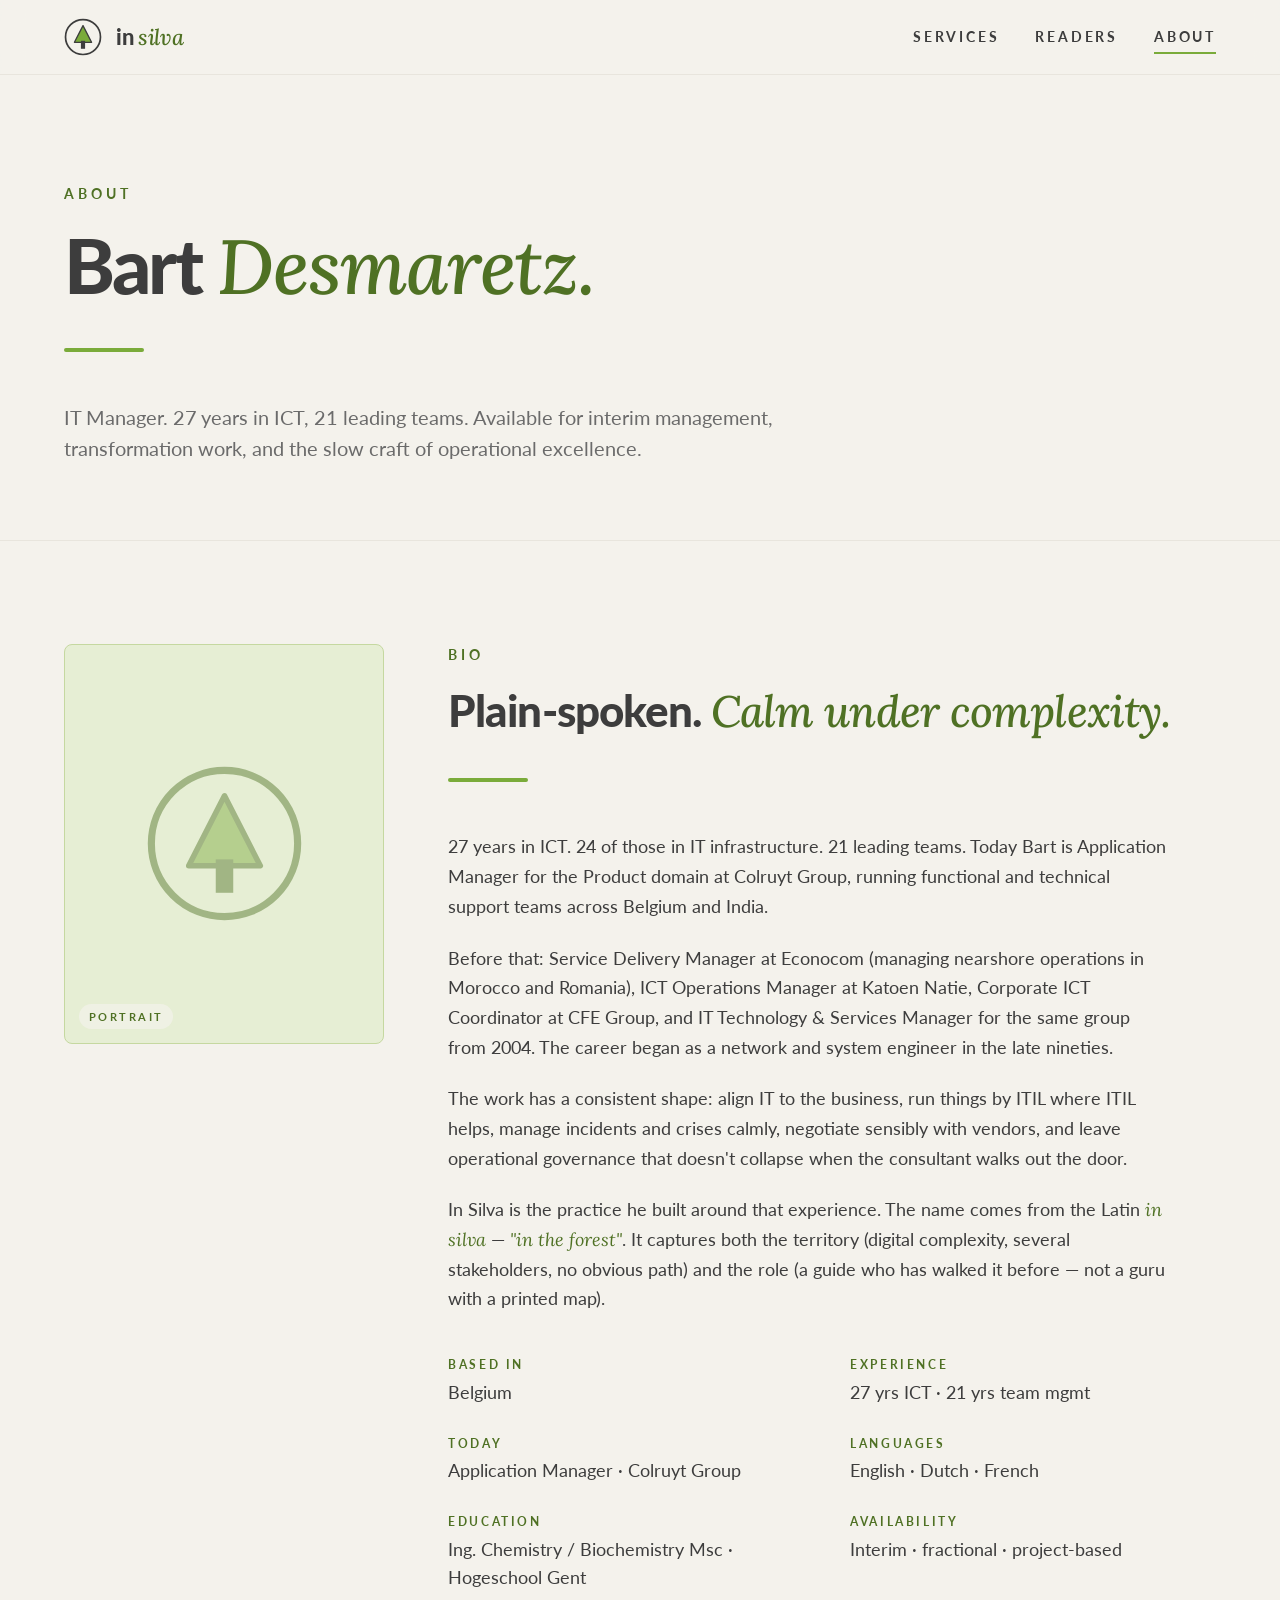
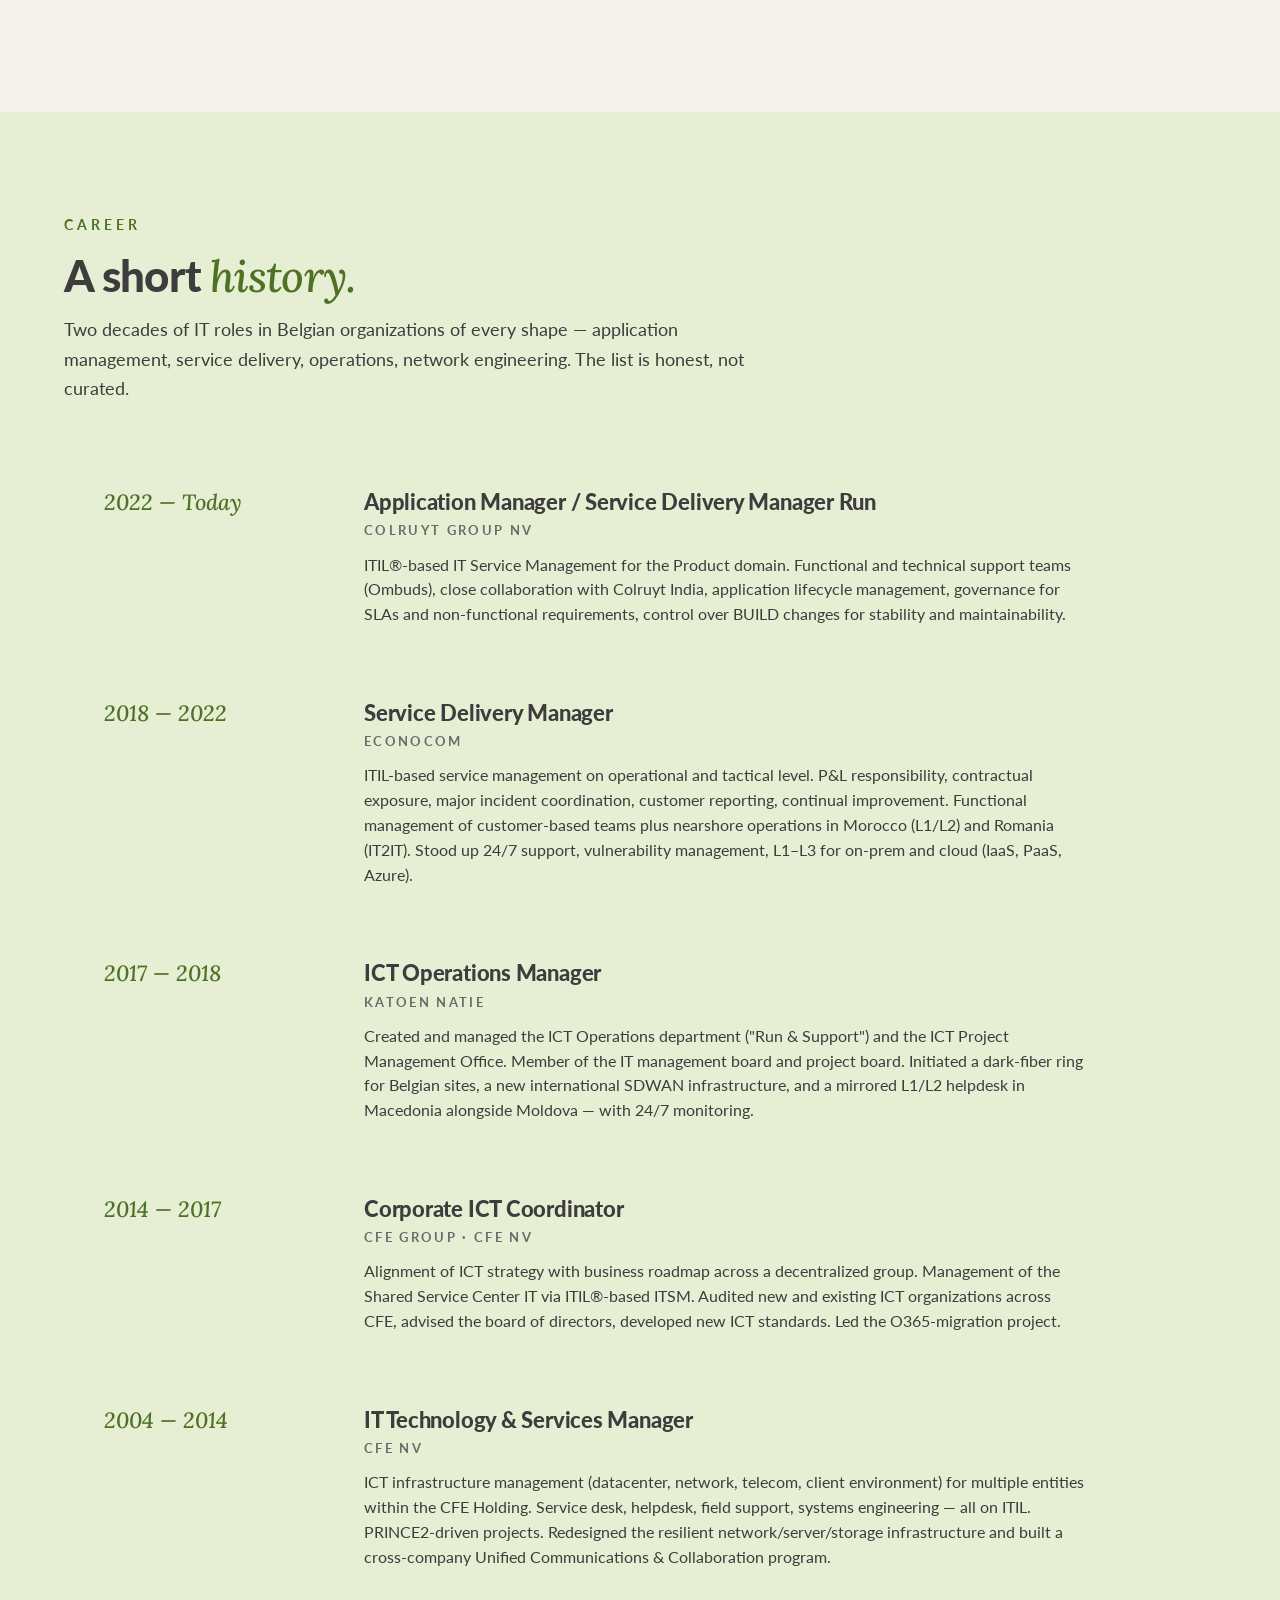
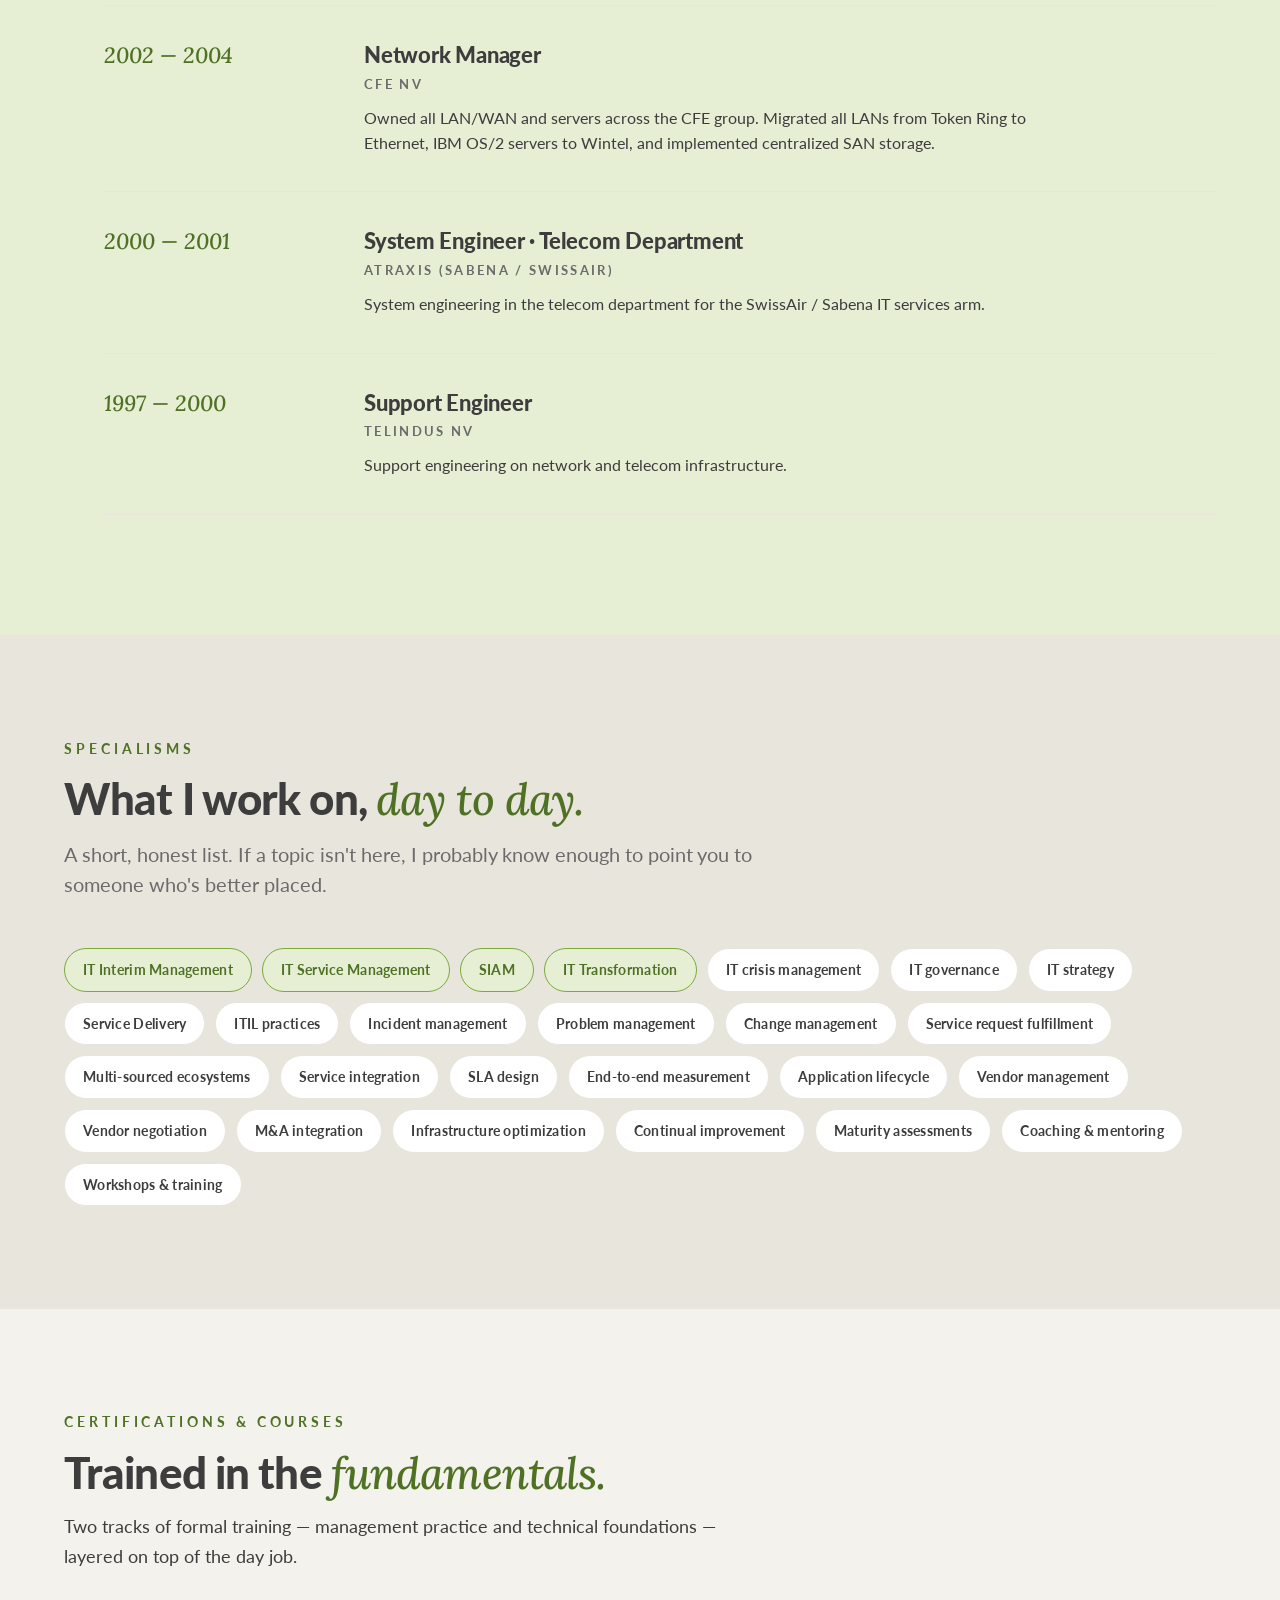
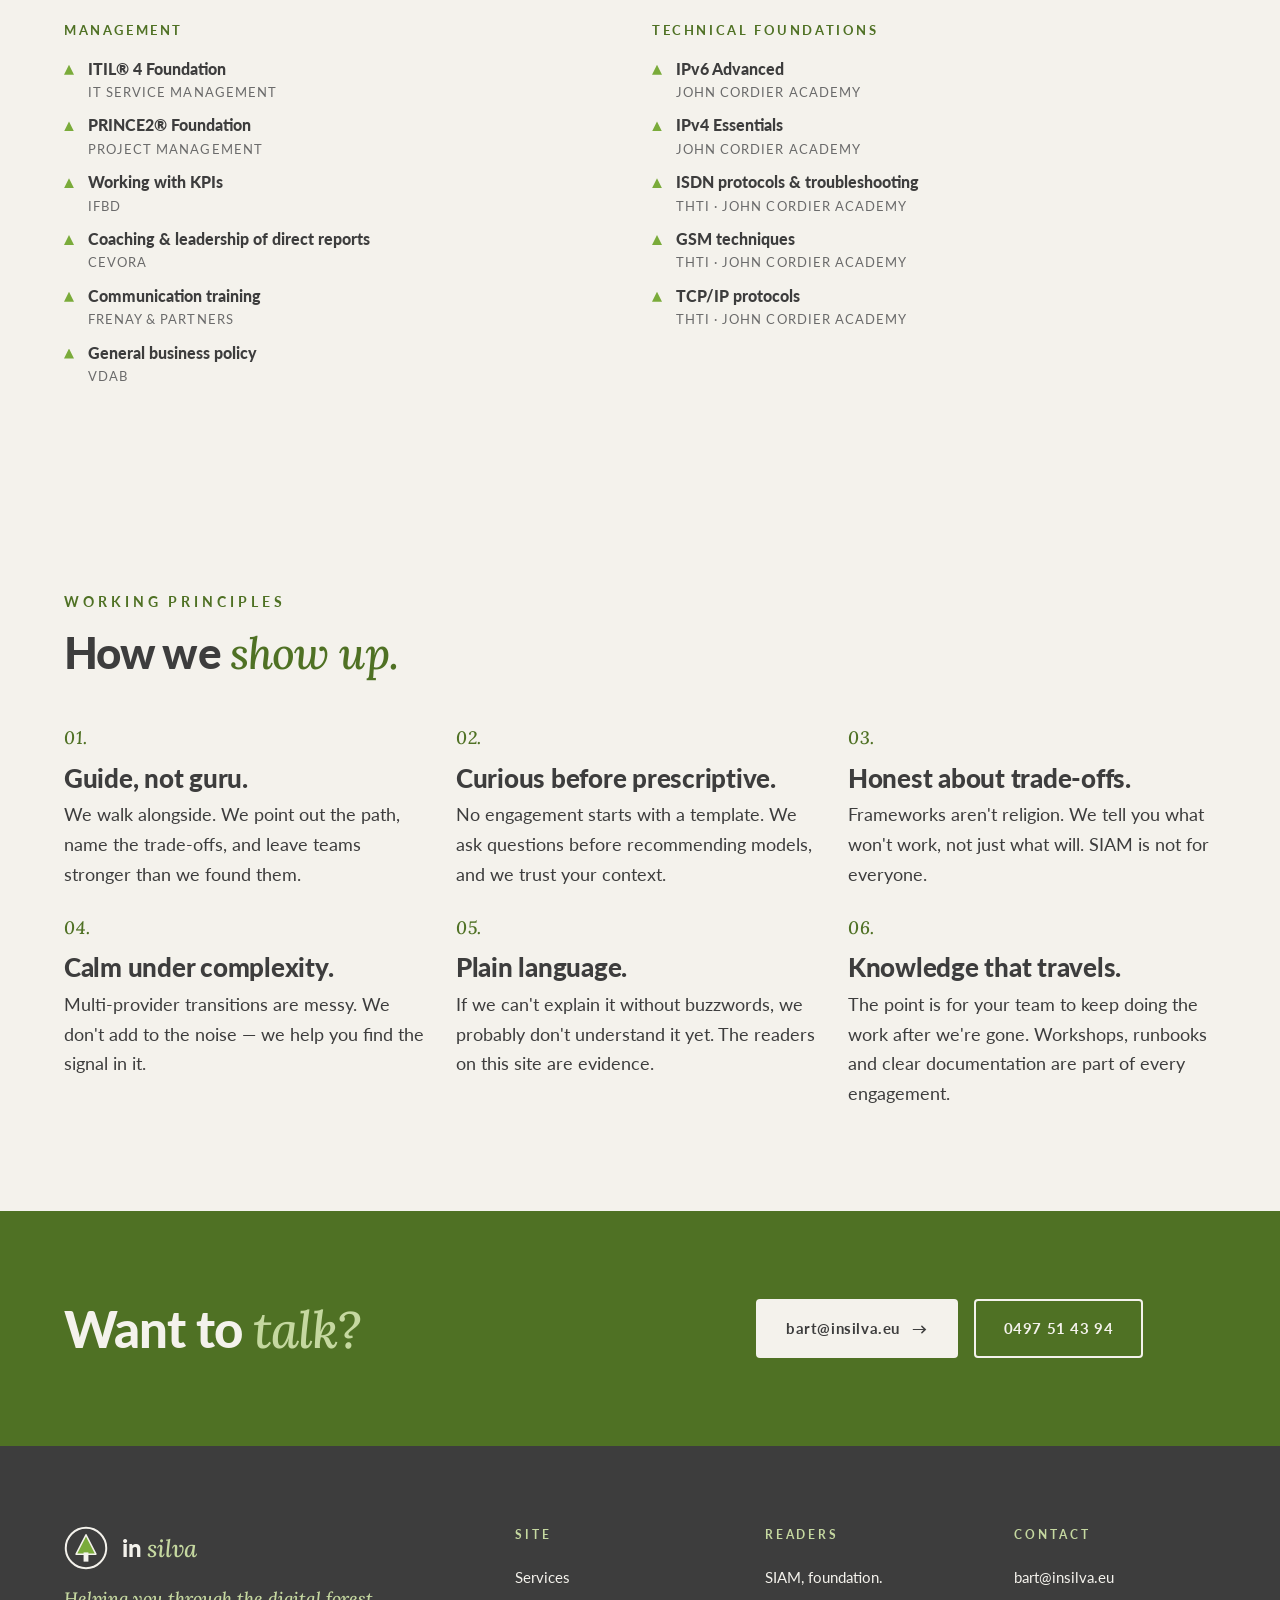
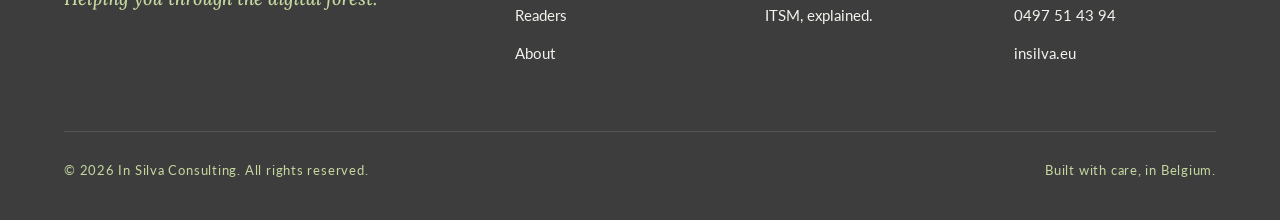
==== about.html @ cba5ab32 "Add files via upload basic release 19052026" ====
<!doctype html>
<html lang="en">
<head>
<meta charset="utf-8" />
<title>About — In Silva Consulting</title>
<meta name="viewport" content="width=device-width, initial-scale=1" />
<link rel="preconnect" href="https://fonts.googleapis.com">
<link rel="preconnect" href="https://fonts.gstatic.com" crossorigin>
<link href="https://fonts.googleapis.com/css2?family=Lato:ital,wght@0,300;0,400;0,700;0,900;1,400;1,700&family=Lora:ital,wght@0,400;0,500;0,600;1,400;1,500&display=swap" rel="stylesheet">
<link rel="stylesheet" href="site.css">
</head>
<body>

<nav class="nav">
  <div class="nav__inner">
    <a class="nav__brand" href="index.html">
      <svg class="nav__mark" viewBox="0 0 200 200" aria-hidden="true">
        <circle cx="100" cy="100" r="92" fill="none" stroke="currentColor" stroke-width="9"/>
        <polygon points="100,40 145,128 55,128" fill="#7AAB3A" stroke="currentColor" stroke-width="7" stroke-linejoin="round"/>
        <rect x="89" y="120" width="22" height="42" fill="currentColor"/>
      </svg>
      <div class="nav__name">in <em>silva</em></div>
    </a>
    <div class="nav__menu">
      <a href="services.html">Services</a>
      <a href="readers.html">Readers</a>
      <a href="about.html">About</a>
    </div>
  </div>
</nav>

<header class="page-head">
  <div class="page-head__inner">
    <div class="eyebrow">About</div>
    <h1 class="display">Bart <em>Desmaretz.</em></h1>
    <div class="rule"></div>
    <p class="lead">IT Manager. 27 years in ICT, 21 leading teams. Available for interim management, transformation work, and the slow craft of operational excellence.</p>
  </div>
</header>

<section class="section">
  <div class="wrap">
    <div class="bio">
      <div class="bio__portrait" aria-hidden="true">
        <svg viewBox="0 0 200 200">
          <circle cx="100" cy="100" r="92" fill="none" stroke="currentColor" stroke-width="9"/>
          <polygon points="100,40 145,128 55,128" fill="#7AAB3A" stroke="currentColor" stroke-width="7" stroke-linejoin="round"/>
          <rect x="89" y="120" width="22" height="42" fill="currentColor"/>
        </svg>
      </div>
      <div class="bio__body">
        <div class="eyebrow">Bio</div>
        <h2 class="title">Plain-spoken. <em>Calm under complexity.</em></h2>
        <div class="rule"></div>
        <p>27 years in ICT. 24 of those in IT infrastructure. 21 leading teams. Today Bart is Application Manager for the Product domain at Colruyt Group, running functional and technical support teams across Belgium and India.</p>
        <p>Before that: Service Delivery Manager at Econocom (managing nearshore operations in Morocco and Romania), ICT Operations Manager at Katoen Natie, Corporate ICT Coordinator at CFE Group, and IT Technology &amp; Services Manager for the same group from 2004. The career began as a network and system engineer in the late nineties.</p>
        <p>The work has a consistent shape: align IT to the business, run things by ITIL where ITIL helps, manage incidents and crises calmly, negotiate sensibly with vendors, and leave operational governance that doesn't collapse when the consultant walks out the door.</p>
        <p>In Silva is the practice he built around that experience. The name comes from the Latin <em style="font-family:var(--serif);font-style:italic;color:var(--green-deep);">in silva</em> — <em style="font-family:var(--serif);font-style:italic;color:var(--green-deep);">"in the forest"</em>. It captures both the territory (digital complexity, several stakeholders, no obvious path) and the role (a guide who has walked it before — not a guru with a printed map).</p>

        <dl class="fact-list" style="margin-top: 20px;">
          <div class="fact"><dt>Based in</dt><dd>Belgium</dd></div>
          <div class="fact"><dt>Experience</dt><dd>27 yrs ICT · 21 yrs team mgmt</dd></div>
          <div class="fact"><dt>Today</dt><dd>Application Manager · Colruyt Group</dd></div>
          <div class="fact"><dt>Languages</dt><dd>English · Dutch · French</dd></div>
          <div class="fact"><dt>Education</dt><dd>Ing. Chemistry / Biochemistry Msc · Hogeschool Gent</dd></div>
          <div class="fact"><dt>Availability</dt><dd>Interim · fractional · project-based</dd></div>
        </dl>
      </div>
    </div>
  </div>
</section>

<section class="section section--mist">
  <div class="wrap">
    <div class="section__head">
      <div class="section__head-text">
        <div class="eyebrow">Career</div>
        <h2 class="title">A short <em>history.</em></h2>
        <p class="body">Two decades of IT roles in Belgian organizations of every shape — application management, service delivery, operations, network engineering. The list is honest, not curated.</p>
      </div>
    </div>
    <ol class="career">
      <li>
        <div class="career__date">2022 — Today</div>
        <div>
          <h3 class="career__role">Application Manager / Service Delivery Manager Run</h3>
          <div class="career__org">Colruyt Group NV</div>
          <p>ITIL®-based IT Service Management for the Product domain. Functional and technical support teams (Ombuds), close collaboration with Colruyt India, application lifecycle management, governance for SLAs and non-functional requirements, control over BUILD changes for stability and maintainability.</p>
        </div>
      </li>
      <li>
        <div class="career__date">2018 — 2022</div>
        <div>
          <h3 class="career__role">Service Delivery Manager</h3>
          <div class="career__org">Econocom</div>
          <p>ITIL-based service management on operational and tactical level. P&amp;L responsibility, contractual exposure, major incident coordination, customer reporting, continual improvement. Functional management of customer-based teams plus nearshore operations in Morocco (L1/L2) and Romania (IT2IT). Stood up 24/7 support, vulnerability management, L1–L3 for on-prem and cloud (IaaS, PaaS, Azure).</p>
        </div>
      </li>
      <li>
        <div class="career__date">2017 — 2018</div>
        <div>
          <h3 class="career__role">ICT Operations Manager</h3>
          <div class="career__org">Katoen Natie</div>
          <p>Created and managed the ICT Operations department ("Run &amp; Support") and the ICT Project Management Office. Member of the IT management board and project board. Initiated a dark-fiber ring for Belgian sites, a new international SDWAN infrastructure, and a mirrored L1/L2 helpdesk in Macedonia alongside Moldova — with 24/7 monitoring.</p>
        </div>
      </li>
      <li>
        <div class="career__date">2014 — 2017</div>
        <div>
          <h3 class="career__role">Corporate ICT Coordinator</h3>
          <div class="career__org">CFE Group · CFE nv</div>
          <p>Alignment of ICT strategy with business roadmap across a decentralized group. Management of the Shared Service Center IT via ITIL®-based ITSM. Audited new and existing ICT organizations across CFE, advised the board of directors, developed new ICT standards. Led the O365-migration project.</p>
        </div>
      </li>
      <li>
        <div class="career__date">2004 — 2014</div>
        <div>
          <h3 class="career__role">IT Technology &amp; Services Manager</h3>
          <div class="career__org">CFE nv</div>
          <p>ICT infrastructure management (datacenter, network, telecom, client environment) for multiple entities within the CFE Holding. Service desk, helpdesk, field support, systems engineering — all on ITIL. PRINCE2-driven projects. Redesigned the resilient network/server/storage infrastructure and built a cross-company Unified Communications &amp; Collaboration program.</p>
        </div>
      </li>
      <li>
        <div class="career__date">2002 — 2004</div>
        <div>
          <h3 class="career__role">Network Manager</h3>
          <div class="career__org">CFE nv</div>
          <p>Owned all LAN/WAN and servers across the CFE group. Migrated all LANs from Token Ring to Ethernet, IBM OS/2 servers to Wintel, and implemented centralized SAN storage.</p>
        </div>
      </li>
      <li>
        <div class="career__date">2000 — 2001</div>
        <div>
          <h3 class="career__role">System Engineer · Telecom Department</h3>
          <div class="career__org">Atraxis (Sabena / SwissAir)</div>
          <p>System engineering in the telecom department for the SwissAir / Sabena IT services arm.</p>
        </div>
      </li>
      <li>
        <div class="career__date">1997 — 2000</div>
        <div>
          <h3 class="career__role">Support Engineer</h3>
          <div class="career__org">Telindus nv</div>
          <p>Support engineering on network and telecom infrastructure.</p>
        </div>
      </li>
    </ol>
  </div>
</section>

<section class="section section--paper-deep">
  <div class="wrap">
    <div class="section__head">
      <div class="section__head-text">
        <div class="eyebrow">Specialisms</div>
        <h2 class="title">What I work on, <em>day to day.</em></h2>
        <p class="lead">A short, honest list. If a topic isn't here, I probably know enough to point you to someone who's better placed.</p>
      </div>
    </div>
    <div class="chips">
      <span class="chip chip--green">IT Interim Management</span>
      <span class="chip chip--green">IT Service Management</span>
      <span class="chip chip--green">SIAM</span>
      <span class="chip chip--green">IT Transformation</span>
      <span class="chip">IT crisis management</span>
      <span class="chip">IT governance</span>
      <span class="chip">IT strategy</span>
      <span class="chip">Service Delivery</span>
      <span class="chip">ITIL practices</span>
      <span class="chip">Incident management</span>
      <span class="chip">Problem management</span>
      <span class="chip">Change management</span>
      <span class="chip">Service request fulfillment</span>
      <span class="chip">Multi-sourced ecosystems</span>
      <span class="chip">Service integration</span>
      <span class="chip">SLA design</span>
      <span class="chip">End-to-end measurement</span>
      <span class="chip">Application lifecycle</span>
      <span class="chip">Vendor management</span>
      <span class="chip">Vendor negotiation</span>
      <span class="chip">M&amp;A integration</span>
      <span class="chip">Infrastructure optimization</span>
      <span class="chip">Continual improvement</span>
      <span class="chip">Maturity assessments</span>
      <span class="chip">Coaching &amp; mentoring</span>
      <span class="chip">Workshops &amp; training</span>
    </div>
  </div>
</section>

<section class="section">
  <div class="wrap">
    <div class="section__head">
      <div class="section__head-text">
        <div class="eyebrow">Certifications &amp; courses</div>
        <h2 class="title">Trained in the <em>fundamentals.</em></h2>
        <p class="body">Two tracks of formal training — management practice and technical foundations — layered on top of the day job.</p>
      </div>
    </div>
    <div class="grid-2">
      <div>
        <h3 class="card__kicker" style="margin-bottom: 18px;">Management</h3>
        <ul class="cert-list">
          <li><strong>ITIL® 4 Foundation</strong><span>IT Service Management</span></li>
          <li><strong>PRINCE2® Foundation</strong><span>Project Management</span></li>
          <li><strong>Working with KPIs</strong><span>IFBD</span></li>
          <li><strong>Coaching &amp; leadership of direct reports</strong><span>CEVORA</span></li>
          <li><strong>Communication training</strong><span>Frenay &amp; Partners</span></li>
          <li><strong>General business policy</strong><span>VDAB</span></li>
        </ul>
      </div>
      <div>
        <h3 class="card__kicker" style="margin-bottom: 18px;">Technical foundations</h3>
        <ul class="cert-list">
          <li><strong>IPv6 Advanced</strong><span>John Cordier Academy</span></li>
          <li><strong>IPv4 Essentials</strong><span>John Cordier Academy</span></li>
          <li><strong>ISDN protocols &amp; troubleshooting</strong><span>THTI · John Cordier Academy</span></li>
          <li><strong>GSM techniques</strong><span>THTI · John Cordier Academy</span></li>
          <li><strong>TCP/IP protocols</strong><span>THTI · John Cordier Academy</span></li>
        </ul>
      </div>
    </div>
  </div>
</section>

<section class="section">
  <div class="wrap">
    <div class="section__head">
      <div class="section__head-text">
        <div class="eyebrow">Working principles</div>
        <h2 class="title">How we <em>show up.</em></h2>
      </div>
    </div>
    <div class="grid-3">
      <div>
        <div class="section-num">01.</div>
        <h3 class="card__title" style="margin-top: 12px;">Guide, not guru.</h3>
        <p class="body" style="margin-top: 8px;">We walk alongside. We point out the path, name the trade-offs, and leave teams stronger than we found them.</p>
      </div>
      <div>
        <div class="section-num">02.</div>
        <h3 class="card__title" style="margin-top: 12px;">Curious before prescriptive.</h3>
        <p class="body" style="margin-top: 8px;">No engagement starts with a template. We ask questions before recommending models, and we trust your context.</p>
      </div>
      <div>
        <div class="section-num">03.</div>
        <h3 class="card__title" style="margin-top: 12px;">Honest about trade-offs.</h3>
        <p class="body" style="margin-top: 8px;">Frameworks aren't religion. We tell you what won't work, not just what will. SIAM is not for everyone.</p>
      </div>
      <div>
        <div class="section-num">04.</div>
        <h3 class="card__title" style="margin-top: 12px;">Calm under complexity.</h3>
        <p class="body" style="margin-top: 8px;">Multi-provider transitions are messy. We don't add to the noise — we help you find the signal in it.</p>
      </div>
      <div>
        <div class="section-num">05.</div>
        <h3 class="card__title" style="margin-top: 12px;">Plain language.</h3>
        <p class="body" style="margin-top: 8px;">If we can't explain it without buzzwords, we probably don't understand it yet. The readers on this site are evidence.</p>
      </div>
      <div>
        <div class="section-num">06.</div>
        <h3 class="card__title" style="margin-top: 12px;">Knowledge that travels.</h3>
        <p class="body" style="margin-top: 8px;">The point is for your team to keep doing the work after we're gone. Workshops, runbooks and clear documentation are part of every engagement.</p>
      </div>
    </div>
  </div>
</section>

<section class="cta-strip">
  <div class="cta-strip__inner">
    <h2>Want to <em>talk?</em></h2>
    <div class="cta-strip__actions">
      <a class="btn" href="mailto:bart@insilva.eu">bart@insilva.eu <span class="arrow">→</span></a>
      <a class="btn btn--ghost" href="tel:+32497514394">0497 51 43 94</a>
    </div>
  </div>
</section>

<footer class="footer">
  <div class="wrap">
    <div class="footer__top">
      <div class="footer__brand">
        <div class="footer__brand-mark">
          <svg viewBox="0 0 200 200" aria-hidden="true">
            <circle cx="100" cy="100" r="92" fill="none" stroke="currentColor" stroke-width="9"/>
            <polygon points="100,40 145,128 55,128" fill="#7AAB3A" stroke="currentColor" stroke-width="7" stroke-linejoin="round"/>
            <rect x="89" y="120" width="22" height="42" fill="currentColor"/>
          </svg>
          <div class="footer__brand-name">in <em>silva</em></div>
        </div>
        <p class="footer__tagline">Helping you through the digital forest.</p>
      </div>
      <div>
        <h4>Site</h4>
        <ul>
          <li><a href="services.html">Services</a></li>
          <li><a href="readers.html">Readers</a></li>
          <li><a href="about.html">About</a></li>
        </ul>
      </div>
      <div>
        <h4>Readers</h4>
        <ul>
          <li><a href="reader.html?id=siam-foundation">SIAM, foundation.</a></li>
          <li><a href="reader.html?id=itsm-explained">ITSM, explained.</a></li>
        </ul>
      </div>
      <div>
        <h4>Contact</h4>
        <ul>
          <li><a href="mailto:bart@insilva.eu">bart@insilva.eu</a></li>
          <li><a href="tel:+32497514394">0497 51 43 94</a></li>
          <li><a href="https://insilva.eu">insilva.eu</a></li>
        </ul>
      </div>
    </div>
    <div class="footer__bottom">
      <div>© 2026 In Silva Consulting. All rights reserved.</div>
      <div>Built with care, in Belgium.</div>
    </div>
  </div>
</footer>

<script>
  (function(){
    const path = location.pathname.split('/').pop() || 'index.html';
    document.querySelectorAll('.nav__menu a').forEach(a => {
      if (a.getAttribute('href') === path) a.classList.add('is-active');
    });
  })();
</script>

</body>
</html>
---- site.css ----
/* ─────────────────────────────────────────────────────────
   In Silva Consulting · site styles
   Shared across index.html, services.html, readers.html, about.html
   ───────────────────────────────────────────────────────── */

:root {
  --green:        #7AAB3A;
  --green-deep:   #4F7124;
  --green-soft:   #C5D8A0;
  --green-mist:   #E6EED4;
  --charcoal:     #3D3D3D;
  --charcoal-2:   #6B6B6B;
  --paper:        #F4F2EC;
  --paper-deep:   #E8E5DD;
  --white:        #FFFFFF;
  --red:          #B73E2E;

  --sans: 'Lato', system-ui, -apple-system, sans-serif;
  --serif: 'Lora', Georgia, serif;

  --max:    1320px;
  --pad-x:  clamp(24px, 5vw, 80px);
}

* { box-sizing: border-box; }
html { scroll-behavior: smooth; }
body {
  margin: 0;
  font-family: var(--sans);
  color: var(--charcoal);
  background: var(--paper);
  font-size: 18px;
  line-height: 1.55;
  -webkit-font-smoothing: antialiased;
  text-rendering: optimizeLegibility;
}
h1, h2, h3, h4, p, ul { margin: 0; padding: 0; }
ul { list-style: none; }
a { color: var(--green-deep); text-decoration: none; transition: color 0.2s; }
a:hover { color: var(--green); }
img { max-width: 100%; height: auto; }

/* ── Layout helpers ──────────────────────────────────── */
.wrap {
  max-width: var(--max);
  margin: 0 auto;
  padding: 0 var(--pad-x);
}
.section { padding: clamp(60px, 8vw, 120px) 0; }
.section--paper-deep { background: var(--paper-deep); }
.section--mist { background: var(--green-mist); }
.section--charcoal { background: var(--charcoal); color: var(--paper); }
.section--green { background: var(--green-deep); color: var(--paper); }
.section--charcoal a, .section--green a { color: var(--green-soft); }
.section--charcoal a:hover, .section--green a:hover { color: var(--white); }

/* ── Navigation ──────────────────────────────────────── */
.nav {
  position: sticky;
  top: 0;
  z-index: 100;
  background: rgba(244, 242, 236, 0.92);
  backdrop-filter: saturate(140%) blur(12px);
  -webkit-backdrop-filter: saturate(140%) blur(12px);
  border-bottom: 1px solid var(--paper-deep);
}
.nav__inner {
  max-width: var(--max);
  margin: 0 auto;
  padding: 18px var(--pad-x);
  display: flex;
  align-items: center;
  justify-content: space-between;
  gap: 32px;
}
.nav__brand {
  display: flex;
  align-items: center;
  gap: 14px;
  color: var(--charcoal);
}
.nav__brand:hover { color: var(--charcoal); }
.nav__mark { width: 38px; height: 38px; flex: none; color: var(--charcoal); }
.nav__name {
  font-size: 22px;
  font-weight: 900;
  letter-spacing: -0.015em;
  line-height: 1;
}
.nav__name em {
  font-family: var(--serif);
  font-style: italic;
  font-weight: 500;
  color: var(--green-deep);
}
.nav__menu {
  display: flex;
  gap: 36px;
  align-items: center;
}
.nav__menu a {
  font-size: 14px;
  font-weight: 700;
  letter-spacing: 0.2em;
  text-transform: uppercase;
  color: var(--charcoal);
  position: relative;
  padding: 6px 0;
}
.nav__menu a:hover { color: var(--green-deep); }
.nav__menu a.is-active::after {
  content: '';
  position: absolute;
  left: 0; right: 0; bottom: 0;
  height: 2px;
  background: var(--green);
}

/* Mobile nav */
@media (max-width: 760px) {
  .nav__menu { gap: 18px; }
  .nav__menu a { font-size: 12px; letter-spacing: 0.15em; }
  .nav__name { font-size: 18px; }
}
@media (max-width: 460px) {
  .nav__inner { padding: 14px var(--pad-x); gap: 16px; }
  .nav__menu { gap: 14px; }
  .nav__menu a { font-size: 11px; letter-spacing: 0.12em; padding: 4px 0; }
  .nav__mark { width: 30px; height: 30px; }
  .nav__brand { gap: 10px; }
  .nav__name { font-size: 15px; }
}

/* General small-screen tightening */
@media (max-width: 560px) {
  :root { --pad-x: 20px; }
  .section { padding: 56px 0; }
  .page-head { padding: 64px 0 36px; }
  .hero { padding: 64px 0 56px; }
  .section__head { margin-bottom: 32px; gap: 18px; }
  .grid-2, .grid-3, .grid-4 { gap: 18px; }
  .competences { margin-top: 36px; }
  .competence { padding: 22px 20px; }
  .competence__name { font-size: 20px; }
  .card { padding: 26px 22px; }
  .card__title { font-size: 22px; }
  .reader__cover { padding: 24px; }
  .reader__cover h3 { font-size: 30px; }
  .reader__body { padding: 22px; }
  .reader__body h4 { font-size: 20px; }
  .footer { padding: 56px 0 32px; }
  .footer__top { gap: 28px; margin-bottom: 40px; }
  .cta-strip__inner { gap: 28px; }
  .service-row { padding: 28px 0; gap: 16px; }
  .service-row__num { font-size: 44px; }
  .service-row h3 { font-size: 24px; }
  .service-row p { font-size: 16px; }
  .service-row ul li { font-size: 14px; }
  .career li { padding: 24px 0; }
  .career__role { font-size: 20px; }
  .career__date { font-size: 18px; }
  .career li p { font-size: 15px; }
  .cert-list li { font-size: 15px; }
  .chips { gap: 8px; }
  .chip { padding: 8px 14px; font-size: 13px; }
  .fact-list { gap: 18px; }
  .fact dd { font-size: 16px; }
  .btn { padding: 12px 20px; font-size: 14px; }
  .bio { gap: 24px; }
  .bio__portrait { aspect-ratio: 16/10; }
  .bio__body p { font-size: 16px; }
}

/* ── Type ────────────────────────────────────────────── */
.eyebrow {
  font-size: 14px;
  letter-spacing: 0.28em;
  text-transform: uppercase;
  font-weight: 700;
  color: var(--green-deep);
}
.section--charcoal .eyebrow,
.section--green .eyebrow { color: var(--green-soft); }

.display {
  font-family: var(--sans);
  font-size: clamp(40px, 6vw, 88px);
  font-weight: 900;
  line-height: 0.98;
  letter-spacing: -0.03em;
  color: var(--charcoal);
}
.section--charcoal .display,
.section--green .display { color: var(--paper); }
.display em {
  font-family: var(--serif);
  font-style: italic;
  font-weight: 500;
  color: var(--green-deep);
  letter-spacing: -0.015em;
}
.section--charcoal .display em,
.section--green .display em { color: var(--green-soft); }

.title {
  font-size: clamp(30px, 3.6vw, 44px);
  font-weight: 900;
  line-height: 1.05;
  letter-spacing: -0.02em;
  color: var(--charcoal);
}
.title em {
  font-family: var(--serif);
  font-style: italic;
  font-weight: 500;
  color: var(--green-deep);
}
.section--charcoal .title,
.section--green .title { color: var(--paper); }
.section--charcoal .title em,
.section--green .title em { color: var(--green-soft); }

.lead {
  font-size: clamp(20px, 1.6vw, 26px);
  line-height: 1.5;
  color: var(--charcoal-2);
  max-width: 780px;
  font-weight: 400;
}
.section--charcoal .lead,
.section--green .lead { color: var(--green-soft); }

.body {
  font-size: 18px;
  line-height: 1.65;
  max-width: 700px;
  color: var(--charcoal);
}

.quote {
  font-family: var(--serif);
  font-style: italic;
  font-weight: 500;
  font-size: clamp(24px, 2.4vw, 36px);
  line-height: 1.32;
  color: var(--green-deep);
  max-width: 880px;
}
.section--charcoal .quote,
.section--green .quote { color: var(--green-soft); }

.rule {
  width: 80px;
  height: 4px;
  background: var(--green);
  border-radius: 999px;
  margin: 22px 0 28px;
}
.section--charcoal .rule,
.section--green .rule { background: var(--green-soft); }

.section-num {
  font-family: var(--serif);
  font-style: italic;
  font-weight: 500;
  font-size: 18px;
  color: var(--green-deep);
  letter-spacing: 0.04em;
}

/* ── Buttons & links ─────────────────────────────────── */
.btn {
  display: inline-flex;
  align-items: center;
  gap: 12px;
  padding: 16px 28px;
  background: var(--charcoal);
  color: var(--paper);
  border-radius: 4px;
  font-weight: 700;
  font-size: 15px;
  letter-spacing: 0.04em;
  border: 2px solid var(--charcoal);
  transition: all 0.18s;
  cursor: pointer;
}
.btn:hover {
  background: var(--green-deep);
  border-color: var(--green-deep);
  color: var(--paper);
}
.btn--ghost {
  background: transparent;
  color: var(--charcoal);
}
.btn--ghost:hover {
  background: var(--charcoal);
  color: var(--paper);
}
.btn--green {
  background: var(--green);
  border-color: var(--green);
}
.btn--green:hover {
  background: var(--green-deep);
  border-color: var(--green-deep);
}
.btn .arrow { display: inline-block; transition: transform 0.18s; }
.btn:hover .arrow { transform: translateX(4px); }

.text-link {
  display: inline-flex;
  align-items: center;
  gap: 8px;
  font-weight: 700;
  font-size: 15px;
  color: var(--green-deep);
  border-bottom: 2px solid currentColor;
  padding-bottom: 2px;
}
.text-link:hover { color: var(--green); }
.text-link .arrow { transition: transform 0.18s; }
.text-link:hover .arrow { transform: translateX(4px); }

/* ── Hero ────────────────────────────────────────────── */
.hero {
  position: relative;
  padding: clamp(80px, 14vh, 160px) 0 clamp(60px, 10vh, 120px);
  overflow: hidden;
}
.hero--dot::before {
  content: '';
  position: absolute;
  inset: 0;
  background-image: radial-gradient(circle, var(--paper-deep) 1.4px, transparent 1.4px);
  background-size: 28px 28px;
  -webkit-mask-image: radial-gradient(ellipse at 80% 40%, black 10%, transparent 65%);
          mask-image: radial-gradient(ellipse at 80% 40%, black 10%, transparent 65%);
  opacity: 0.5;
  pointer-events: none;
}
.hero__inner {
  position: relative;
  max-width: var(--max);
  margin: 0 auto;
  padding: 0 var(--pad-x);
  display: grid;
  grid-template-columns: 1fr;
  gap: 56px;
  align-items: center;
}
.hero__lead {
  display: grid;
  grid-template-columns: minmax(0, 1fr) clamp(280px, 30%, 380px);
  gap: clamp(40px, 5vw, 80px);
  align-items: stretch;
}
@media (max-width: 800px) {
  .hero__lead { grid-template-columns: 1fr; gap: 32px; }
}
.hero__copy { max-width: 880px; display: flex; flex-direction: column; gap: 22px; }
.hero__cta { display: flex; flex-wrap: wrap; gap: 16px; margin-top: 12px; }

.hero__art {
  position: relative;
  border-radius: 6px;
  overflow: hidden;
  background: #2a2622;
  aspect-ratio: 9 / 14;
  width: 100%;
  min-width: 0;
  max-width: 100%;
  box-shadow: 0 24px 64px -16px rgba(61, 61, 61, 0.28),
              0 2px 6px rgba(61, 61, 61, 0.08);
  margin: 0;
}
@media (max-width: 800px) {
  .hero__art { aspect-ratio: 16 / 11; max-height: 360px; }
}
.hero__art img {
  width: 100%;
  height: 100%;
  object-fit: cover;
  object-position: center;
  display: block;
}
.hero__art__cap {
  position: absolute;
  bottom: 14px;
  left: 14px;
  padding: 7px 12px;
  background: rgba(244, 242, 236, 0.92);
  font-size: 11px;
  letter-spacing: 0.16em;
  text-transform: uppercase;
  font-weight: 700;
  color: var(--charcoal-2);
  border-radius: 3px;
  backdrop-filter: blur(4px);
  -webkit-backdrop-filter: blur(4px);
  pointer-events: none;
}
.hero__art__cap em {
  font-family: var(--serif); font-style: italic; font-weight: 500;
  color: var(--green-deep); text-transform: none; letter-spacing: 0;
}

/* ── Competence pills (hero banner sub) ──────────────── */
.competences {
  display: grid;
  grid-template-columns: repeat(auto-fit, minmax(min(100%, 220px), 1fr));
  gap: 18px;
  margin-top: 56px;
  width: 100%;
  max-width: var(--max);
}
.competence {
  background: var(--white);
  border: 1px solid var(--paper-deep);
  border-top: 4px solid var(--green);
  border-radius: 6px;
  padding: 28px 26px;
  display: flex;
  flex-direction: column;
  gap: 8px;
  transition: transform 0.18s, box-shadow 0.18s;
}
.competence:hover {
  transform: translateY(-2px);
  box-shadow: 0 8px 24px rgba(61, 61, 61, 0.08);
}
.competence__n {
  font-family: var(--serif);
  font-style: italic;
  font-weight: 500;
  font-size: 28px;
  color: var(--green-deep);
  line-height: 1;
}
.competence__name {
  font-size: 22px;
  font-weight: 900;
  letter-spacing: -0.01em;
  line-height: 1.1;
  color: var(--charcoal);
}
.competence__desc {
  font-size: 16px;
  color: var(--charcoal-2);
  line-height: 1.5;
}

/* ── Generic content card ────────────────────────────── */
.card {
  background: var(--white);
  border: 1px solid var(--paper-deep);
  border-radius: 8px;
  padding: 36px 32px;
  display: flex;
  flex-direction: column;
  gap: 16px;
  transition: transform 0.18s, box-shadow 0.18s, border-color 0.18s;
  position: relative;
}
a.card { color: inherit; }
.card:hover {
  transform: translateY(-3px);
  box-shadow: 0 14px 32px rgba(61,61,61,0.08);
  border-color: var(--green-soft);
}
.card__top { display: flex; justify-content: space-between; align-items: flex-start; gap: 16px; }
.card__num {
  font-family: var(--serif);
  font-style: italic;
  font-weight: 500;
  font-size: 48px;
  line-height: 0.9;
  color: var(--green);
}
.card__kicker {
  font-size: 13px;
  font-weight: 700;
  letter-spacing: 0.2em;
  text-transform: uppercase;
  color: var(--green-deep);
}
.card__title {
  font-size: 26px;
  font-weight: 900;
  line-height: 1.1;
  letter-spacing: -0.01em;
  color: var(--charcoal);
}
.card__body { font-size: 17px; line-height: 1.55; color: var(--charcoal-2); }
.card__meta {
  margin-top: auto;
  padding-top: 18px;
  border-top: 1px solid var(--paper-deep);
  font-size: 13px;
  letter-spacing: 0.16em;
  text-transform: uppercase;
  color: var(--charcoal-2);
  font-weight: 700;
  display: flex;
  justify-content: space-between;
  align-items: center;
}
.card__meta .arrow { color: var(--green-deep); transition: transform 0.18s; }
.card:hover .card__meta .arrow { transform: translateX(4px); }

/* ── Reader card (decks) ─────────────────────────────── */
.reader {
  background: var(--white);
  border: 1px solid var(--paper-deep);
  border-radius: 8px;
  overflow: hidden;
  display: flex;
  flex-direction: column;
  transition: transform 0.18s, box-shadow 0.18s, border-color 0.18s;
  color: inherit;
}
.reader:hover {
  transform: translateY(-3px);
  box-shadow: 0 14px 32px rgba(61,61,61,0.08);
  border-color: var(--green-soft);
}
.reader__cover {
  aspect-ratio: 16 / 10;
  position: relative;
  overflow: hidden;
  display: flex;
  align-items: center;
  justify-content: center;
  padding: 36px;
}
.reader__cover--green { background: var(--green-deep); color: var(--paper); }
.reader__cover--charcoal { background: var(--charcoal); color: var(--paper); }
.reader__cover--mist { background: var(--green-mist); color: var(--charcoal); }
.reader__cover h3 {
  font-size: clamp(28px, 3vw, 44px);
  font-weight: 900;
  line-height: 0.95;
  letter-spacing: -0.02em;
  text-align: left;
  align-self: flex-end;
}
.reader__cover h3 em {
  font-family: var(--serif);
  font-style: italic;
  font-weight: 500;
}
.reader__cover-inner {
  position: relative;
  z-index: 1;
  width: 100%;
  height: 100%;
  display: flex;
  flex-direction: column;
  justify-content: space-between;
}
.reader__cover-kicker {
  font-size: 12px;
  font-weight: 700;
  letter-spacing: 0.28em;
  text-transform: uppercase;
  opacity: 0.85;
}
.reader__cover--dot::before {
  content: '';
  position: absolute;
  inset: 0;
  background-image: radial-gradient(circle, rgba(244,242,236,0.18) 1.4px, transparent 1.4px);
  background-size: 22px 22px;
  pointer-events: none;
}
.reader__body {
  padding: 28px 30px 30px;
  display: flex;
  flex-direction: column;
  gap: 14px;
  flex: 1;
}
.reader__body h4 {
  font-size: 24px;
  font-weight: 900;
  letter-spacing: -0.01em;
  line-height: 1.15;
  color: var(--charcoal);
}
.reader__body p {
  font-size: 16px;
  line-height: 1.5;
  color: var(--charcoal-2);
}
.reader__meta {
  margin-top: auto;
  padding-top: 16px;
  border-top: 1px solid var(--paper-deep);
  font-size: 12px;
  letter-spacing: 0.18em;
  text-transform: uppercase;
  font-weight: 700;
  color: var(--charcoal-2);
  display: flex;
  justify-content: space-between;
  gap: 12px;
}

/* ── Grids ───────────────────────────────────────────── */
.grid-2 { display: grid; grid-template-columns: repeat(2, 1fr); gap: 24px; }
.grid-3 { display: grid; grid-template-columns: repeat(3, 1fr); gap: 24px; }
.grid-4 { display: grid; grid-template-columns: repeat(4, 1fr); gap: 20px; }
@media (max-width: 1000px) {
  .grid-3 { grid-template-columns: repeat(2, 1fr); }
  .grid-4 { grid-template-columns: repeat(2, 1fr); }
}
@media (max-width: 600px) {
  .grid-2, .grid-3, .grid-4 { grid-template-columns: 1fr; }
}

.section__head {
  display: flex;
  justify-content: space-between;
  align-items: flex-end;
  gap: 32px;
  margin-bottom: 48px;
  flex-wrap: wrap;
}
.section__head-text { max-width: 720px; display: flex; flex-direction: column; gap: 16px; }

/* ── About / bio ─────────────────────────────────────── */
.bio {
  display: grid;
  grid-template-columns: 320px 1fr;
  gap: 64px;
  align-items: start;
}
@media (max-width: 900px) {
  .bio { grid-template-columns: 1fr; gap: 36px; }
}
.bio__portrait {
  aspect-ratio: 4 / 5;
  background: var(--green-mist);
  border-radius: 8px;
  display: flex;
  align-items: center;
  justify-content: center;
  border: 1px solid var(--green-soft);
  position: relative;
  overflow: hidden;
}
.bio__portrait::after {
  content: 'PORTRAIT';
  position: absolute;
  bottom: 14px;
  left: 14px;
  font-size: 11px;
  letter-spacing: 0.22em;
  text-transform: uppercase;
  color: var(--green-deep);
  font-weight: 700;
  background: rgba(244,242,236,0.7);
  padding: 4px 10px;
  border-radius: 999px;
}
.bio__portrait svg { width: 50%; height: 50%; color: var(--green-deep); opacity: 0.45; }

.bio__body { display: flex; flex-direction: column; gap: 22px; }
.bio__body p { font-size: 18px; line-height: 1.65; color: var(--charcoal); max-width: 720px; }

.fact-list { display: grid; grid-template-columns: 1fr 1fr; gap: 28px 36px; margin-top: 12px; }
@media (max-width: 600px) { .fact-list { grid-template-columns: 1fr; } }
.fact { display: flex; flex-direction: column; gap: 4px; }
.fact dt {
  font-size: 12px;
  font-weight: 700;
  letter-spacing: 0.22em;
  text-transform: uppercase;
  color: var(--green-deep);
}
.fact dd { font-size: 18px; color: var(--charcoal); margin: 0; }

/* ── Skills / chips ──────────────────────────────────── */
.chips { display: flex; flex-wrap: wrap; gap: 10px; }
.chip {
  display: inline-block;
  padding: 10px 18px;
  border: 1.5px solid var(--paper-deep);
  border-radius: 999px;
  font-size: 14px;
  font-weight: 700;
  color: var(--charcoal);
  background: var(--white);
  letter-spacing: 0.02em;
}
.chip--green {
  border-color: var(--green);
  color: var(--green-deep);
  background: var(--green-mist);
}

/* ── Career timeline ─────────────────────────────────── */
.career { display: flex; flex-direction: column; margin-top: 16px; }
.career li {
  display: grid;
  grid-template-columns: 220px 1fr;
  gap: 40px;
  padding: 36px 0;
  border-top: 1px solid var(--paper-deep);
  align-items: start;
}
.career li:last-child { border-bottom: 1px solid var(--paper-deep); }
.career__date {
  font-family: var(--serif); font-style: italic; font-weight: 500;
  font-size: 22px; color: var(--green-deep); line-height: 1.2;
}
.career__role {
  font-size: 22px; font-weight: 900;
  letter-spacing: -0.01em; color: var(--charcoal);
  line-height: 1.15;
  margin-bottom: 6px;
}
.career__org {
  font-size: 13px; color: var(--charcoal-2);
  font-weight: 700; letter-spacing: 0.18em;
  text-transform: uppercase; margin-bottom: 12px;
}
.career li p {
  font-size: 16px; line-height: 1.55;
  color: var(--charcoal); max-width: 720px;
}
@media (max-width: 700px) {
  .career li { grid-template-columns: 1fr; gap: 8px; padding: 28px 0; }
}

/* ── Cert list ───────────────────────────────────────── */
.cert-list { display: flex; flex-direction: column; gap: 12px; }
.cert-list li {
  font-size: 16px; line-height: 1.4;
  padding-left: 24px; position: relative;
  color: var(--charcoal);
}
.cert-list li::before {
  content: ""; position: absolute;
  left: 0; top: 7px;
  width: 10px; height: 10px;
  background: var(--green);
  clip-path: polygon(50% 0%, 100% 100%, 0% 100%);
}
.cert-list li strong { display: block; font-weight: 900; color: var(--charcoal); }
.cert-list li span { font-size: 13px; color: var(--charcoal-2); letter-spacing: 0.08em; text-transform: uppercase; }

/* ── Footer ──────────────────────────────────────────── */
.footer {
  background: var(--charcoal);
  color: var(--paper);
  padding: 80px 0 40px;
}
.footer__top {
  display: grid;
  grid-template-columns: 2fr 1fr 1fr 1fr;
  gap: 48px;
  margin-bottom: 64px;
}
@media (max-width: 900px) { .footer__top { grid-template-columns: 1fr 1fr; } }
@media (max-width: 600px) { .footer__top { grid-template-columns: 1fr; gap: 32px; } }
.footer__brand { display: flex; flex-direction: column; gap: 16px; }
.footer__brand-mark { display: flex; align-items: center; gap: 14px; }
.footer__brand-mark svg { width: 44px; height: 44px; color: var(--paper); }
.footer__brand-name {
  font-size: 24px;
  font-weight: 900;
  letter-spacing: -0.01em;
  line-height: 1;
}
.footer__brand-name em {
  font-family: var(--serif);
  font-style: italic;
  font-weight: 500;
  color: var(--green-soft);
}
.footer__tagline {
  font-family: var(--serif);
  font-style: italic;
  font-weight: 500;
  font-size: 18px;
  color: var(--green-soft);
  max-width: 360px;
  line-height: 1.4;
}
.footer h4 {
  font-size: 12px;
  font-weight: 700;
  letter-spacing: 0.24em;
  text-transform: uppercase;
  color: var(--green-soft);
  margin-bottom: 18px;
}
.footer ul { display: flex; flex-direction: column; gap: 10px; }
.footer a { color: var(--paper); font-size: 15px; }
.footer a:hover { color: var(--green); }
.footer__bottom {
  border-top: 1px solid rgba(244,242,236,0.12);
  padding-top: 28px;
  display: flex;
  justify-content: space-between;
  flex-wrap: wrap;
  gap: 12px;
  font-size: 13px;
  letter-spacing: 0.06em;
  color: var(--green-soft);
}

/* ── Page header (sub-pages) ─────────────────────────── */
.page-head {
  padding: clamp(80px, 12vh, 140px) 0 clamp(48px, 6vw, 80px);
  border-bottom: 1px solid var(--paper-deep);
}
.page-head__inner {
  max-width: var(--max);
  margin: 0 auto;
  padding: 0 var(--pad-x);
  display: flex;
  flex-direction: column;
  gap: 22px;
}

/* ── Service detail rows ─────────────────────────────── */
.service-row {
  display: grid;
  grid-template-columns: 80px 1fr;
  gap: 32px;
  padding: 48px 0;
  border-top: 1px solid var(--paper-deep);
}
.service-row:last-child { border-bottom: 1px solid var(--paper-deep); }
.service-row__num {
  font-family: var(--serif);
  font-style: italic;
  font-weight: 500;
  font-size: 72px;
  line-height: 0.9;
  color: var(--green);
}
.service-row__body {
  display: grid;
  grid-template-columns: 1.4fr 1fr;
  gap: 40px;
}
@media (max-width: 800px) {
  .service-row { grid-template-columns: 60px 1fr; gap: 24px; padding: 36px 0; }
  .service-row__num { font-size: 52px; }
  .service-row__body { grid-template-columns: 1fr; }
}
.service-row h3 {
  font-size: clamp(26px, 2.4vw, 36px);
  font-weight: 900;
  letter-spacing: -0.015em;
  line-height: 1.1;
  color: var(--charcoal);
}
.service-row h3 em {
  font-family: var(--serif);
  font-style: italic;
  font-weight: 500;
  color: var(--green-deep);
}
.service-row p {
  font-size: 17px;
  line-height: 1.6;
  color: var(--charcoal-2);
  margin-top: 14px;
}
.service-row ul {
  display: flex; flex-direction: column; gap: 10px;
}
.service-row ul li {
  font-size: 15px;
  line-height: 1.4;
  padding-left: 24px;
  position: relative;
  color: var(--charcoal);
}
.service-row ul li::before {
  content: "";
  position: absolute;
  left: 0; top: 8px;
  width: 10px; height: 10px;
  background: var(--green);
  clip-path: polygon(50% 0%, 100% 100%, 0% 100%);
}

/* ── CTA strip ───────────────────────────────────────── */
.cta-strip {
  background: var(--green-deep);
  color: var(--paper);
  padding: clamp(48px, 7vw, 88px) 0;
}
.cta-strip__inner {
  max-width: var(--max);
  margin: 0 auto;
  padding: 0 var(--pad-x);
  display: grid;
  grid-template-columns: 1.4fr 1fr;
  gap: 48px;
  align-items: center;
}
@media (max-width: 800px) { .cta-strip__inner { grid-template-columns: 1fr; } }
.cta-strip h2 {
  font-size: clamp(32px, 4vw, 56px);
  font-weight: 900;
  line-height: 1.02;
  letter-spacing: -0.02em;
  color: var(--paper);
}
.cta-strip h2 em {
  font-family: var(--serif);
  font-style: italic;
  font-weight: 500;
  color: var(--green-soft);
}
.cta-strip__actions { display: flex; flex-wrap: wrap; gap: 16px; }
.cta-strip .btn { background: var(--paper); border-color: var(--paper); color: var(--charcoal); }
.cta-strip .btn:hover { background: var(--green-soft); border-color: var(--green-soft); color: var(--charcoal); }
.cta-strip .btn--ghost { background: transparent; color: var(--paper); border-color: var(--paper); }
.cta-strip .btn--ghost:hover { background: var(--paper); color: var(--charcoal); }

/* ── Misc ────────────────────────────────────────────── */
.placeholder-note {
  display: inline-flex;
  align-items: center;
  gap: 8px;
  padding: 8px 14px;
  background: rgba(183, 62, 46, 0.08);
  border: 1px dashed var(--red);
  border-radius: 4px;
  color: var(--red);
  font-size: 12px;
  font-weight: 700;
  letter-spacing: 0.08em;
  text-transform: uppercase;
}
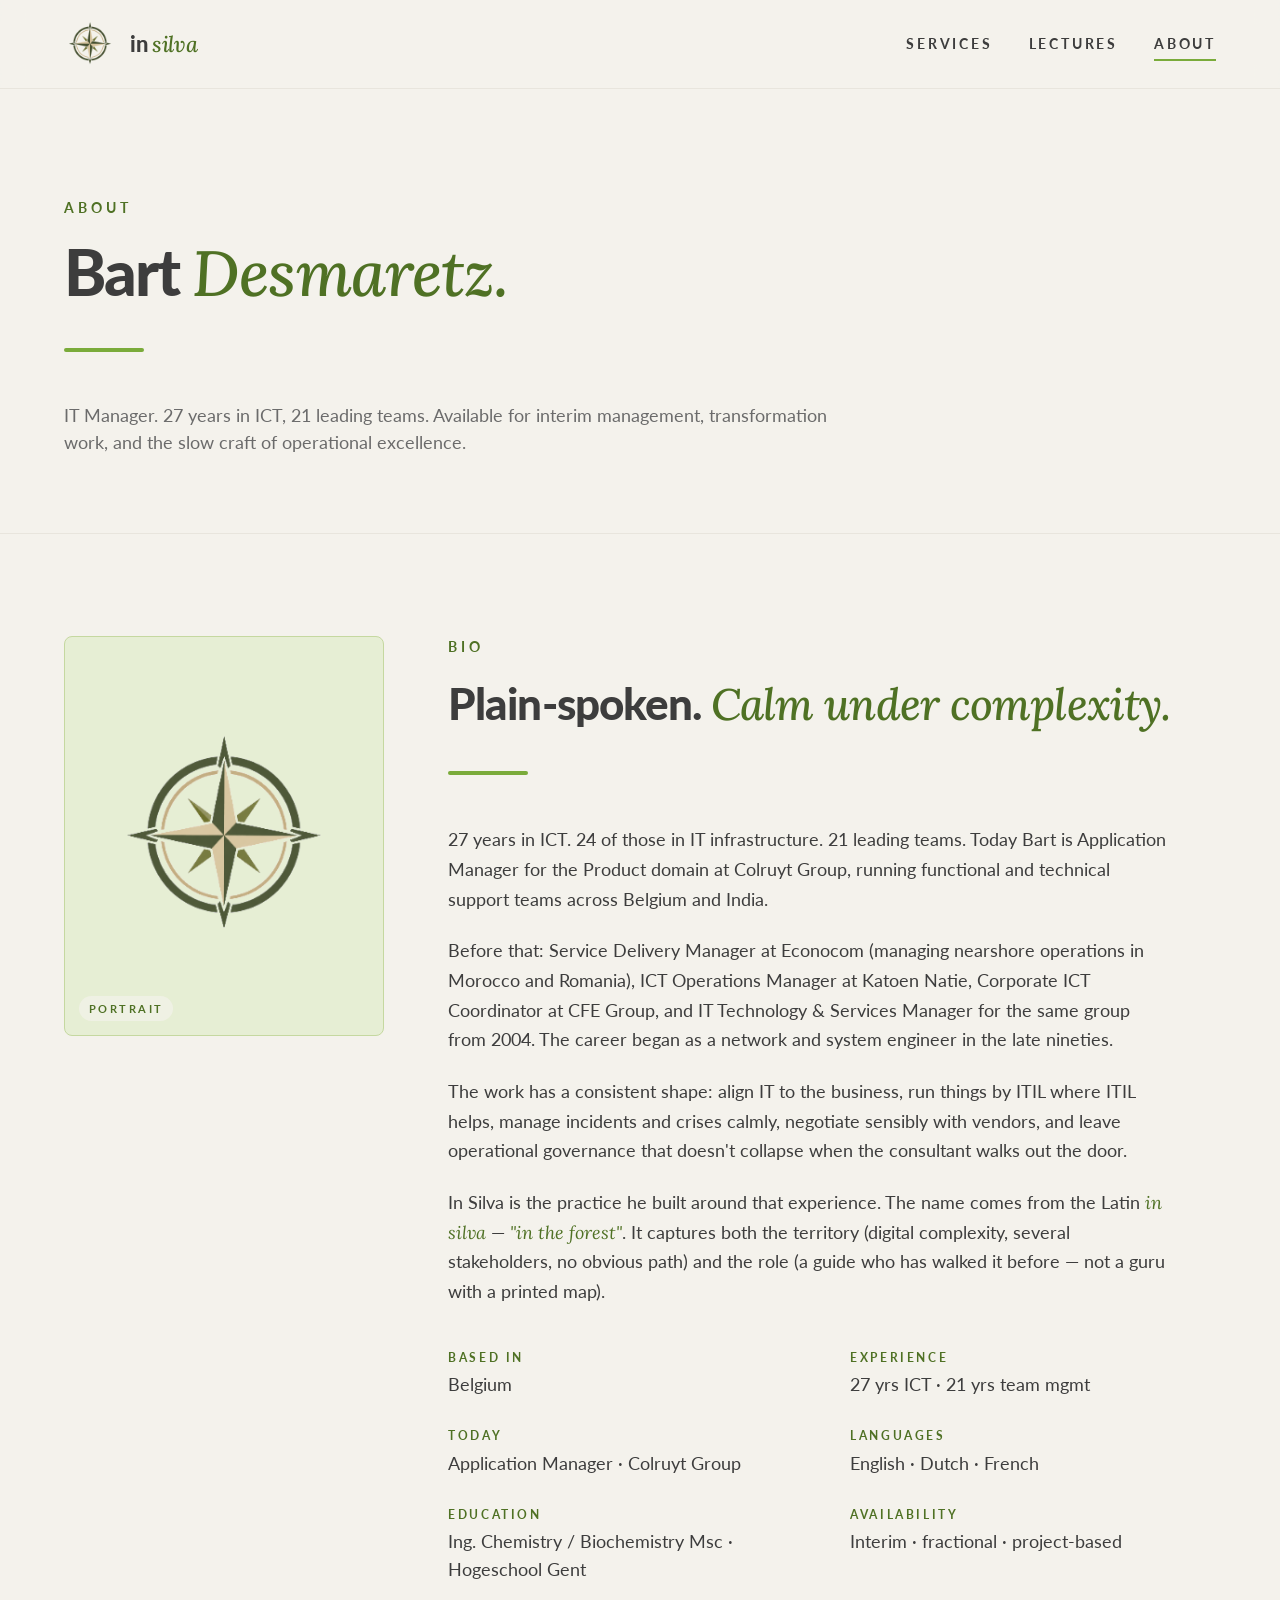
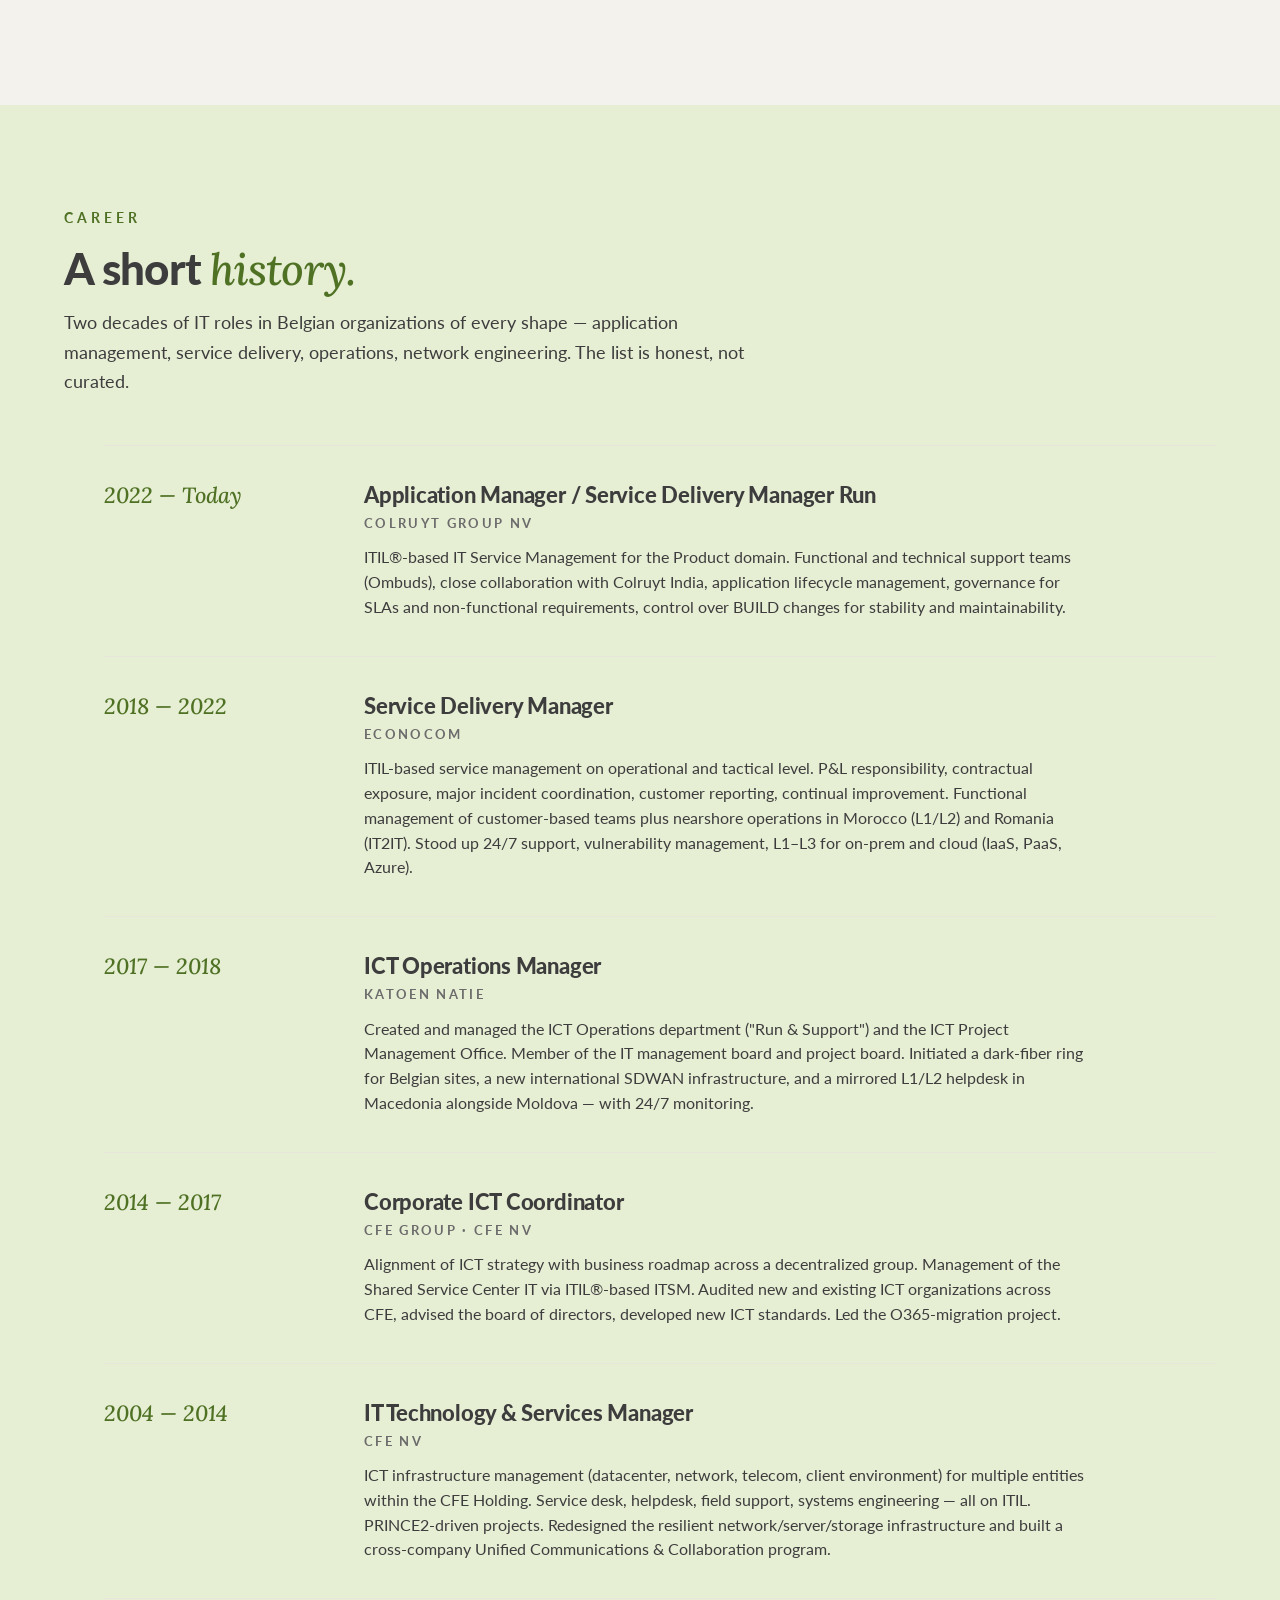
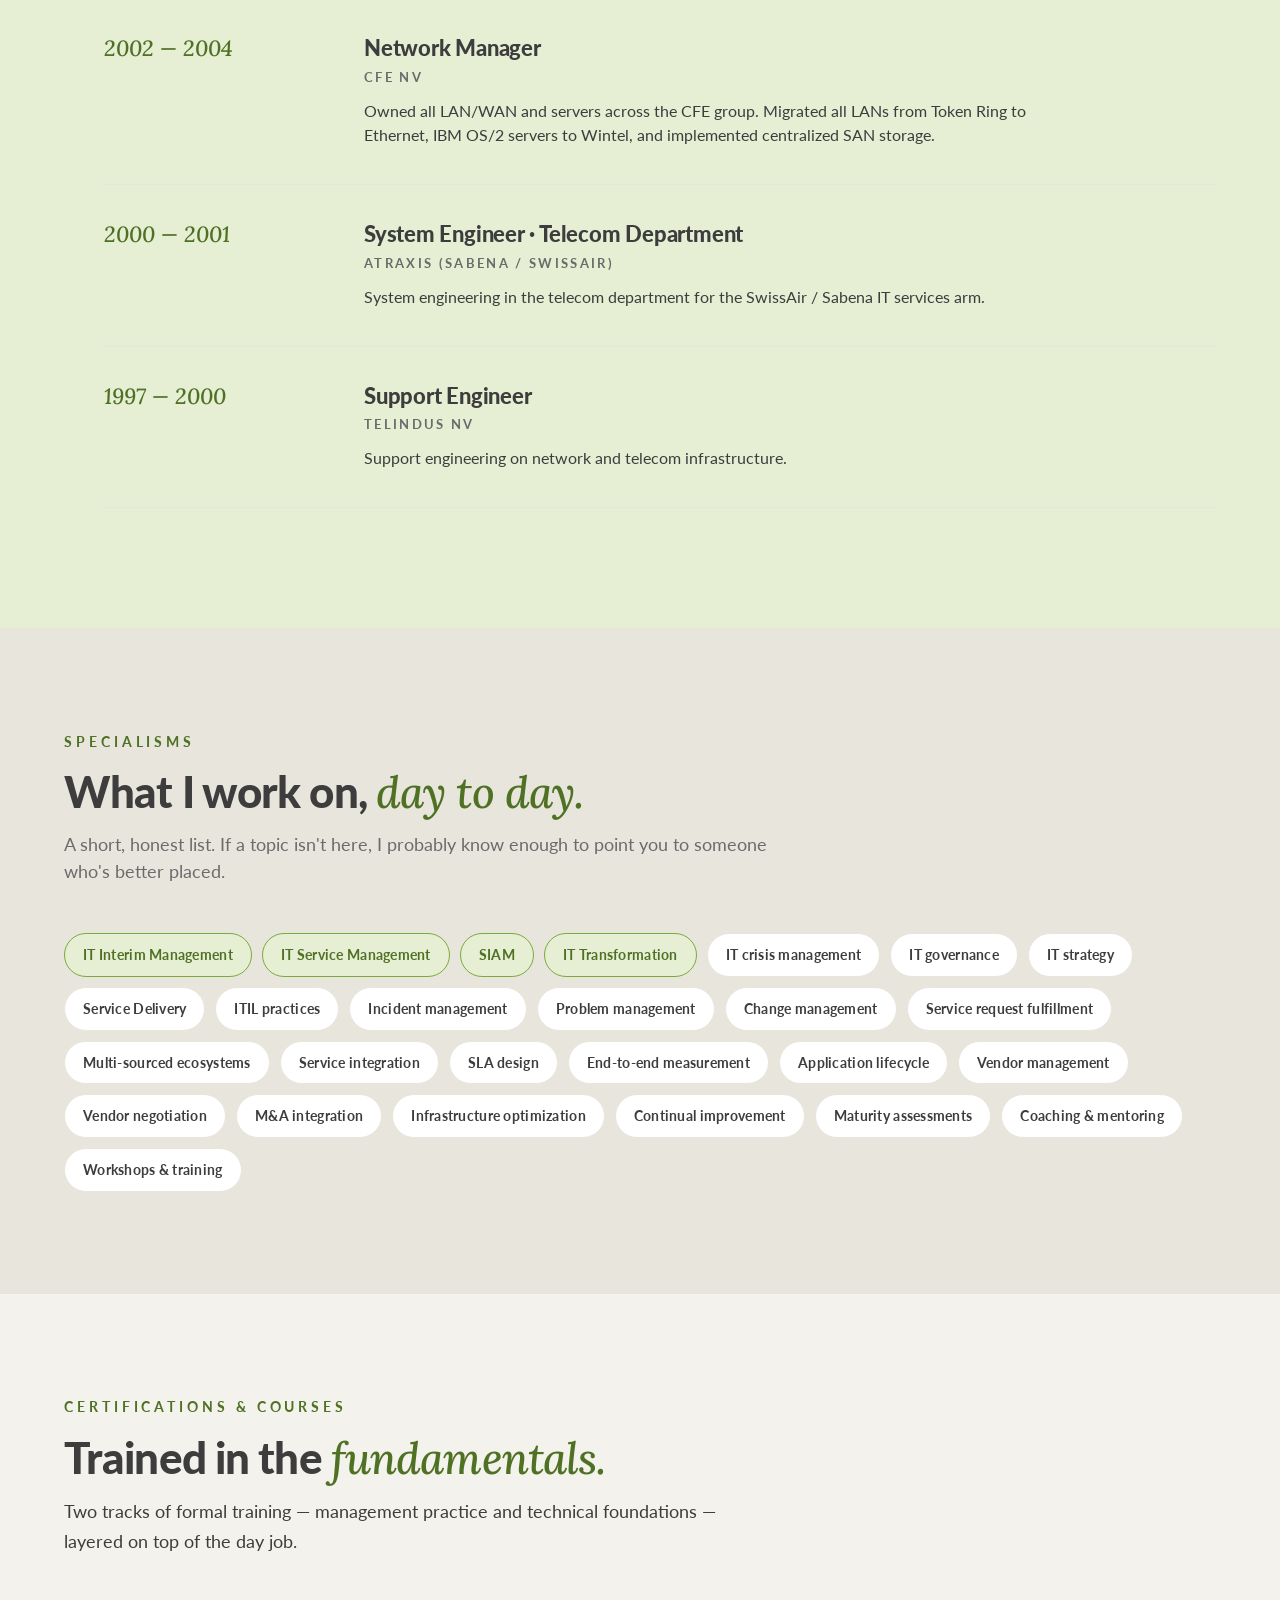
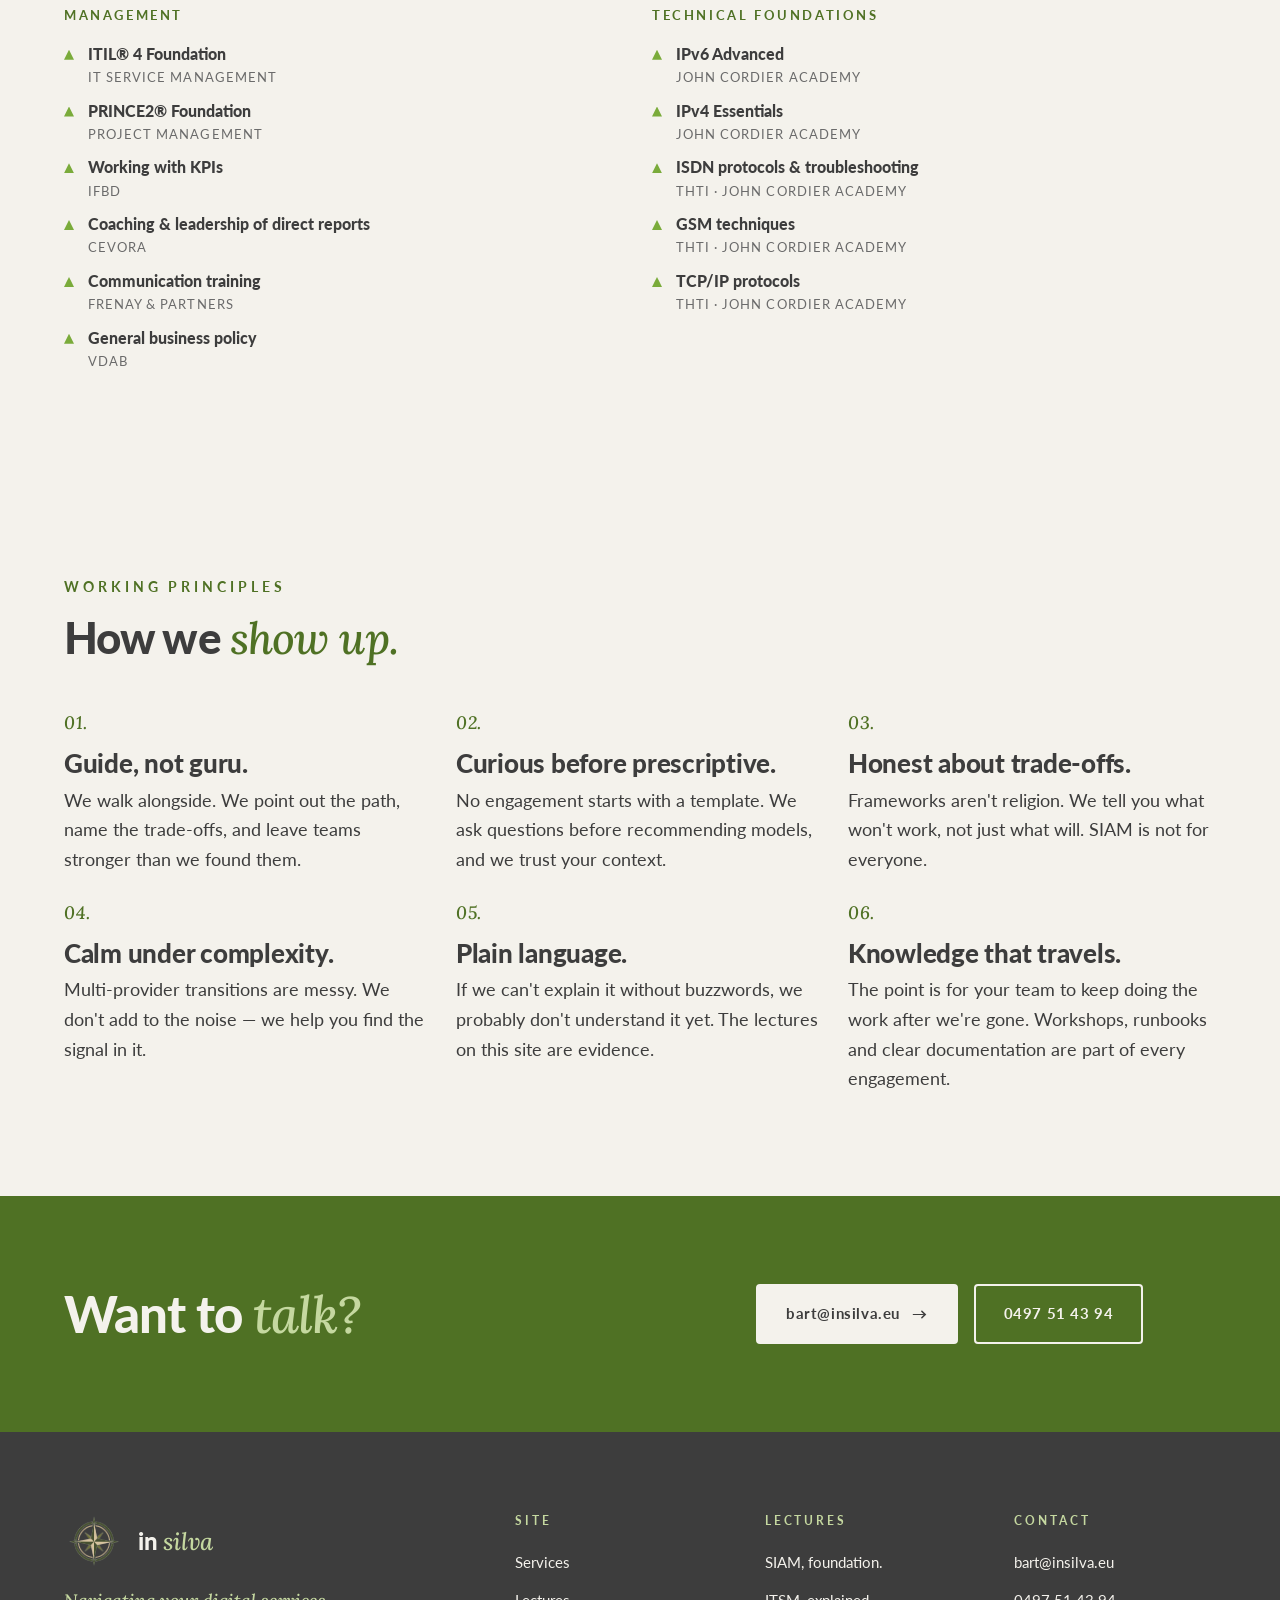
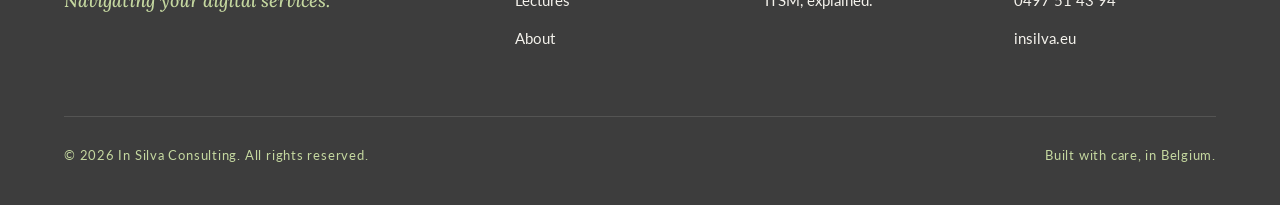
==== commit 4d76b9f1: "Add files via upload" ====
--- a/about.html
+++ b/about.html
@@ -14,16 +14,12 @@
 <nav class="nav">
   <div class="nav__inner">
     <a class="nav__brand" href="index.html">
-      <svg class="nav__mark" viewBox="0 0 200 200" aria-hidden="true">
-        <circle cx="100" cy="100" r="92" fill="none" stroke="currentColor" stroke-width="9"/>
-        <polygon points="100,40 145,128 55,128" fill="#7AAB3A" stroke="currentColor" stroke-width="7" stroke-linejoin="round"/>
-        <rect x="89" y="120" width="22" height="42" fill="currentColor"/>
-      </svg>
+      <img class="nav__mark" src="logo-compass.png" alt="In Silva mark" />
       <div class="nav__name">in <em>silva</em></div>
     </a>
     <div class="nav__menu">
       <a href="services.html">Services</a>
-      <a href="readers.html">Readers</a>
+      <a href="lectures.html">Lectures</a>
       <a href="about.html">About</a>
     </div>
   </div>
@@ -42,11 +38,7 @@
   <div class="wrap">
     <div class="bio">
       <div class="bio__portrait" aria-hidden="true">
-        <svg viewBox="0 0 200 200">
-          <circle cx="100" cy="100" r="92" fill="none" stroke="currentColor" stroke-width="9"/>
-          <polygon points="100,40 145,128 55,128" fill="#7AAB3A" stroke="currentColor" stroke-width="7" stroke-linejoin="round"/>
-          <rect x="89" y="120" width="22" height="42" fill="currentColor"/>
-        </svg>
+        <img class="bio__portrait-img" src="logo-compass.png" alt="In Silva compass mark" />
       </div>
       <div class="bio__body">
         <div class="eyebrow">Bio</div>
@@ -255,7 +247,7 @@
       <div>
         <div class="section-num">05.</div>
         <h3 class="card__title" style="margin-top: 12px;">Plain language.</h3>
-        <p class="body" style="margin-top: 8px;">If we can't explain it without buzzwords, we probably don't understand it yet. The readers on this site are evidence.</p>
+        <p class="body" style="margin-top: 8px;">If we can't explain it without buzzwords, we probably don't understand it yet. The lectures on this site are evidence.</p>
       </div>
       <div>
         <div class="section-num">06.</div>
@@ -281,28 +273,24 @@
     <div class="footer__top">
       <div class="footer__brand">
         <div class="footer__brand-mark">
-          <svg viewBox="0 0 200 200" aria-hidden="true">
-            <circle cx="100" cy="100" r="92" fill="none" stroke="currentColor" stroke-width="9"/>
-            <polygon points="100,40 145,128 55,128" fill="#7AAB3A" stroke="currentColor" stroke-width="7" stroke-linejoin="round"/>
-            <rect x="89" y="120" width="22" height="42" fill="currentColor"/>
-          </svg>
+          <img class="footer__brand-img" src="logo-compass.png" alt="" />
           <div class="footer__brand-name">in <em>silva</em></div>
         </div>
-        <p class="footer__tagline">Helping you through the digital forest.</p>
+        <p class="footer__tagline">Navigating your digital services.</p>
       </div>
       <div>
         <h4>Site</h4>
         <ul>
           <li><a href="services.html">Services</a></li>
-          <li><a href="readers.html">Readers</a></li>
+          <li><a href="lectures.html">Lectures</a></li>
           <li><a href="about.html">About</a></li>
         </ul>
       </div>
       <div>
-        <h4>Readers</h4>
+        <h4>Lectures</h4>
         <ul>
-          <li><a href="reader.html?id=siam-foundation">SIAM, foundation.</a></li>
-          <li><a href="reader.html?id=itsm-explained">ITSM, explained.</a></li>
+          <li><a href="lecture.html?id=siam-foundation">SIAM, foundation.</a></li>
+          <li><a href="lecture.html?id=itsm-explained">ITSM, explained.</a></li>
         </ul>
       </div>
       <div>
--- a/site.css
+++ b/site.css
@@ -1,6 +1,6 @@
 /* ─────────────────────────────────────────────────────────
    In Silva Consulting · site styles
-   Shared across index.html, services.html, readers.html, about.html
+   Shared across index.html, services.html, lectures.html, about.html
    ───────────────────────────────────────────────────────── */
 
 :root {
@@ -80,7 +80,7 @@
   color: var(--charcoal);
 }
 .nav__brand:hover { color: var(--charcoal); }
-.nav__mark { width: 38px; height: 38px; flex: none; color: var(--charcoal); }
+.nav__mark { width: 52px; height: 52px; flex: none; color: var(--charcoal); object-fit: contain; }
 .nav__name {
   font-size: 22px;
   font-weight: 900;
@@ -126,7 +126,7 @@
   .nav__inner { padding: 14px var(--pad-x); gap: 16px; }
   .nav__menu { gap: 14px; }
   .nav__menu a { font-size: 11px; letter-spacing: 0.12em; padding: 4px 0; }
-  .nav__mark { width: 30px; height: 30px; }
+  .nav__mark { width: 42px; height: 42px; }
   .nav__brand { gap: 10px; }
   .nav__name { font-size: 15px; }
 }
@@ -184,7 +184,7 @@
 
 .display {
   font-family: var(--sans);
-  font-size: clamp(40px, 6vw, 88px);
+  font-size: clamp(34px, 5vw, 72px);
   font-weight: 900;
   line-height: 0.98;
   letter-spacing: -0.03em;
@@ -221,7 +221,7 @@
 .section--green .title em { color: var(--green-soft); }
 
 .lead {
-  font-size: clamp(20px, 1.6vw, 26px);
+  font-size: clamp(17px, 1.4vw, 22px);
   line-height: 1.5;
   color: var(--charcoal-2);
   max-width: 780px;
@@ -345,7 +345,7 @@
   margin: 0 auto;
   padding: 0 var(--pad-x);
   display: grid;
-  grid-template-columns: 1fr;
+  grid-template-columns: minmax(0, 1fr);
   gap: 56px;
   align-items: center;
 }
@@ -356,9 +356,9 @@
   align-items: stretch;
 }
 @media (max-width: 800px) {
-  .hero__lead { grid-template-columns: 1fr; gap: 32px; }
-}
-.hero__copy { max-width: 880px; display: flex; flex-direction: column; gap: 22px; }
+  .hero__lead { grid-template-columns: minmax(0, 1fr); gap: 32px; }
+}
+.hero__copy { max-width: 880px; min-width: 0; display: flex; flex-direction: column; gap: 22px; }
 .hero__cta { display: flex; flex-wrap: wrap; gap: 16px; margin-top: 12px; }
 
 .hero__art {
@@ -611,11 +611,11 @@
 .grid-3 { display: grid; grid-template-columns: repeat(3, 1fr); gap: 24px; }
 .grid-4 { display: grid; grid-template-columns: repeat(4, 1fr); gap: 20px; }
 @media (max-width: 1000px) {
-  .grid-3 { grid-template-columns: repeat(2, 1fr); }
-  .grid-4 { grid-template-columns: repeat(2, 1fr); }
+  .grid-3 { grid-template-columns: repeat(2, minmax(0, 1fr)); }
+  .grid-4 { grid-template-columns: repeat(2, minmax(0, 1fr)); }
 }
 @media (max-width: 600px) {
-  .grid-2, .grid-3, .grid-4 { grid-template-columns: 1fr; }
+  .grid-2, .grid-3, .grid-4 { grid-template-columns: minmax(0, 1fr); }
 }
 
 .section__head {
@@ -636,7 +636,7 @@
   align-items: start;
 }
 @media (max-width: 900px) {
-  .bio { grid-template-columns: 1fr; gap: 36px; }
+  .bio { grid-template-columns: minmax(0, 1fr); gap: 36px; }
 }
 .bio__portrait {
   aspect-ratio: 4 / 5;
@@ -664,6 +664,7 @@
   border-radius: 999px;
 }
 .bio__portrait svg { width: 50%; height: 50%; color: var(--green-deep); opacity: 0.45; }
+.bio__portrait-img { width: 75%; height: auto; opacity: 0.95; }
 
 .bio__body { display: flex; flex-direction: column; gap: 22px; }
 .bio__body p { font-size: 18px; line-height: 1.65; color: var(--charcoal); max-width: 720px; }
@@ -730,7 +731,7 @@
   color: var(--charcoal); max-width: 720px;
 }
 @media (max-width: 700px) {
-  .career li { grid-template-columns: 1fr; gap: 8px; padding: 28px 0; }
+  .career li { grid-template-columns: minmax(0, 1fr); gap: 8px; padding: 28px 0; }
 }
 
 /* ── Cert list ───────────────────────────────────────── */
@@ -763,10 +764,11 @@
   margin-bottom: 64px;
 }
 @media (max-width: 900px) { .footer__top { grid-template-columns: 1fr 1fr; } }
-@media (max-width: 600px) { .footer__top { grid-template-columns: 1fr; gap: 32px; } }
+@media (max-width: 600px) { .footer__top { grid-template-columns: minmax(0, 1fr); gap: 32px; } }
 .footer__brand { display: flex; flex-direction: column; gap: 16px; }
 .footer__brand-mark { display: flex; align-items: center; gap: 14px; }
-.footer__brand-mark svg { width: 44px; height: 44px; color: var(--paper); }
+.footer__brand-mark svg,
+.footer__brand-img { width: 60px; height: 60px; color: var(--paper); object-fit: contain; }
 .footer__brand-name {
   font-size: 24px;
   font-weight: 900;
@@ -848,9 +850,9 @@
   gap: 40px;
 }
 @media (max-width: 800px) {
-  .service-row { grid-template-columns: 60px 1fr; gap: 24px; padding: 36px 0; }
+  .service-row { grid-template-columns: 60px minmax(0, 1fr); gap: 24px; padding: 36px 0; }
   .service-row__num { font-size: 52px; }
-  .service-row__body { grid-template-columns: 1fr; }
+  .service-row__body { grid-template-columns: minmax(0, 1fr); }
 }
 .service-row h3 {
   font-size: clamp(26px, 2.4vw, 36px);
@@ -905,7 +907,7 @@
   gap: 48px;
   align-items: center;
 }
-@media (max-width: 800px) { .cta-strip__inner { grid-template-columns: 1fr; } }
+@media (max-width: 800px) { .cta-strip__inner { grid-template-columns: minmax(0, 1fr); } }
 .cta-strip h2 {
   font-size: clamp(32px, 4vw, 56px);
   font-weight: 900;
